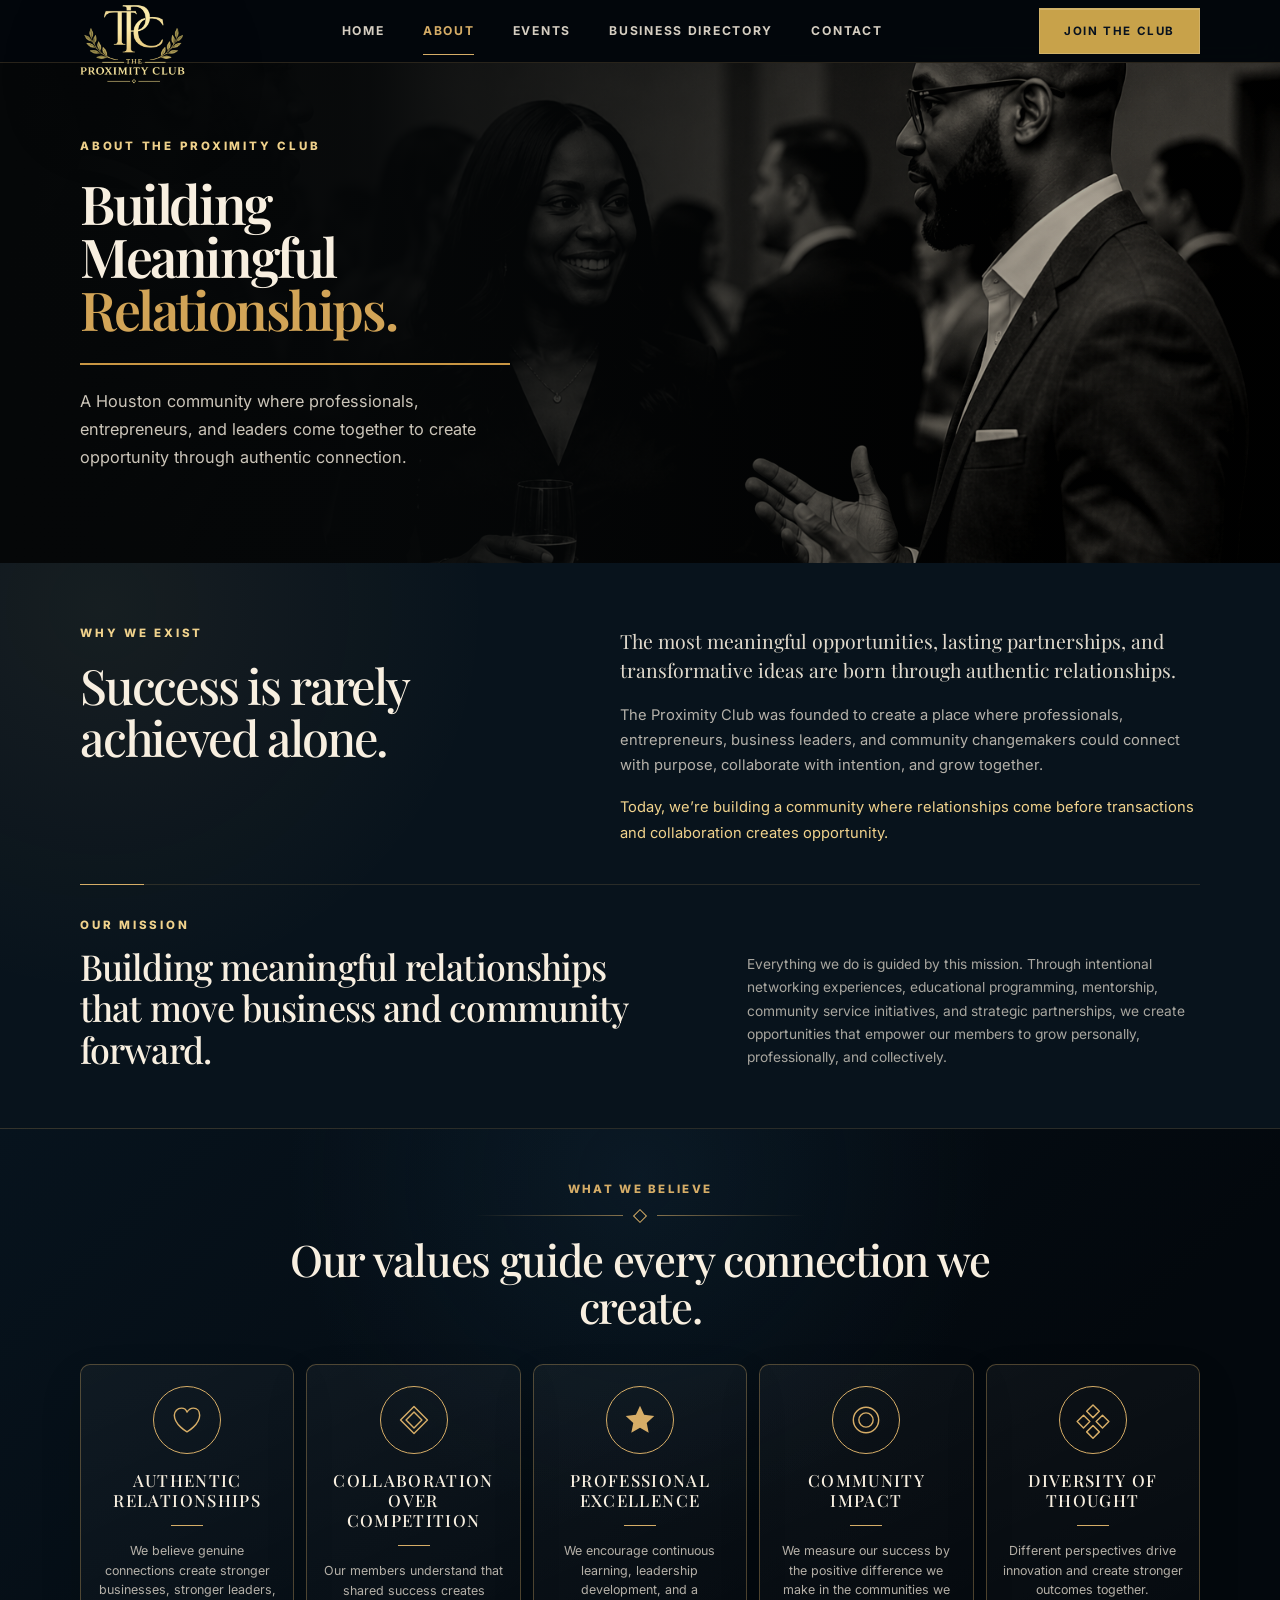
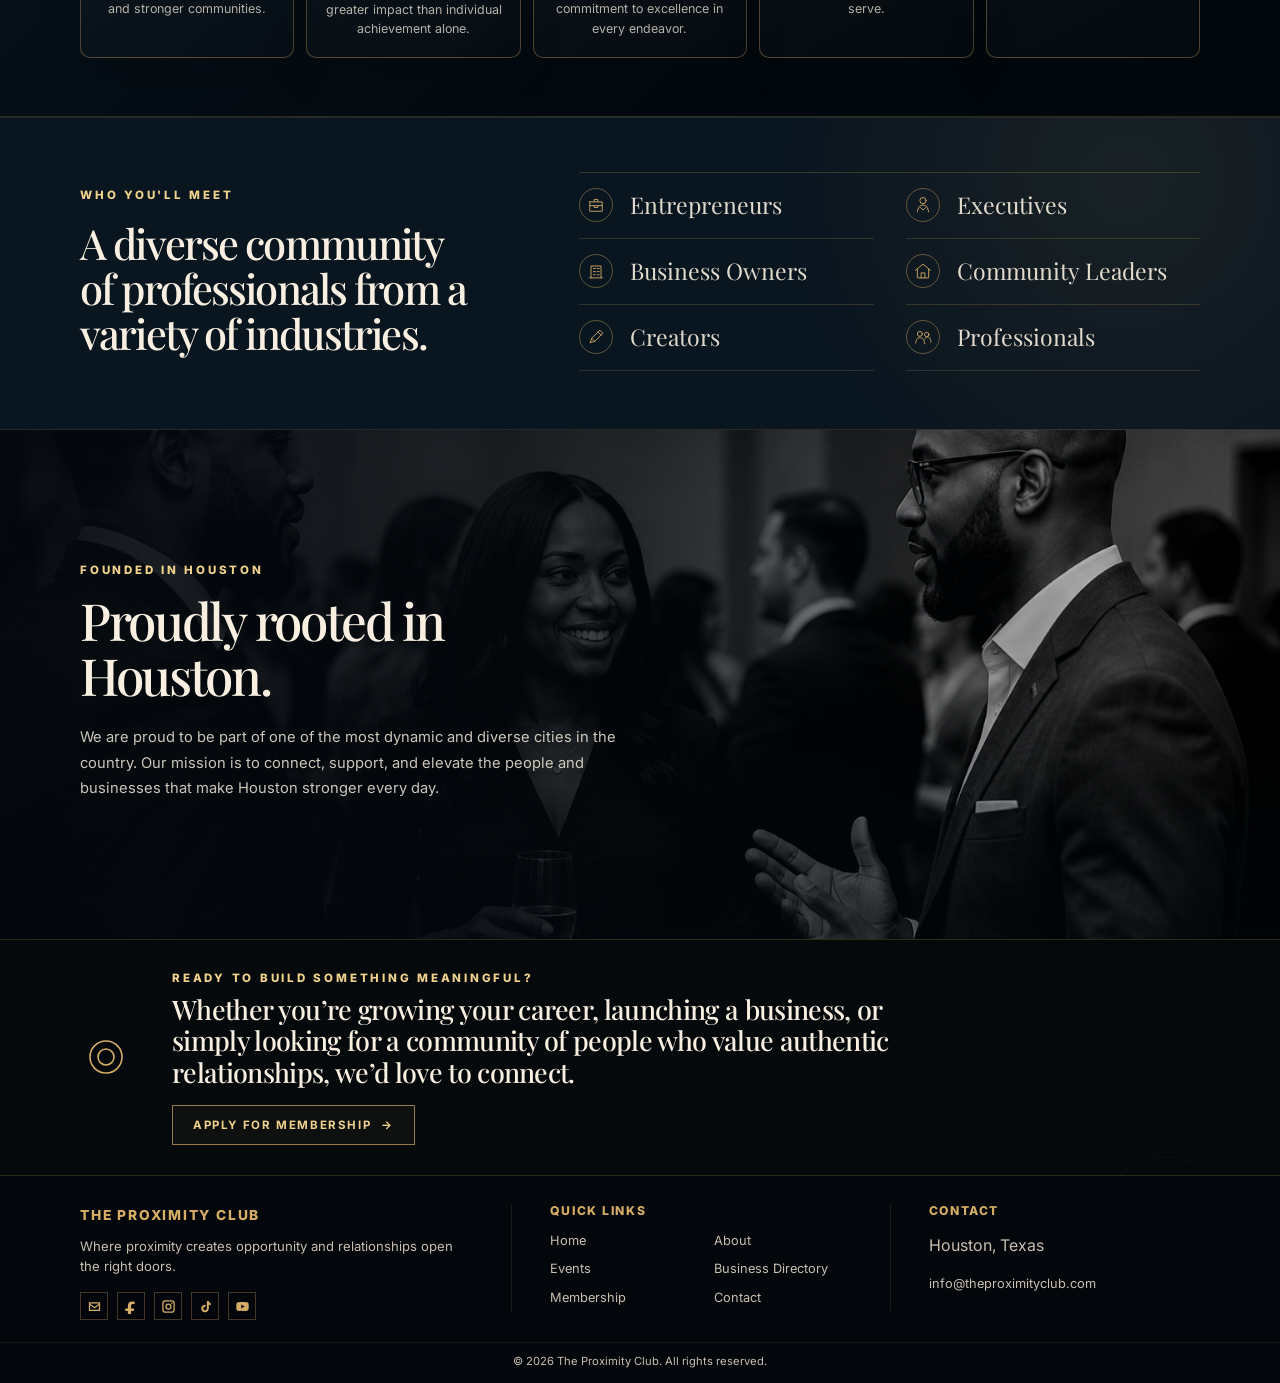
==== about.html @ 234e9d94 "Add About, Directory, Contact, Join pages Add four new interior pages (about.html, business-director" ====
<!DOCTYPE html>
<html lang="en">
<head>
  <meta charset="UTF-8" />
  <meta name="viewport" content="width=device-width, initial-scale=1.0" />
  <meta name="description" content="Learn about The Proximity Club, a Houston-based community built around meaningful relationships, curated events, and authentic professional connection." />
  <meta name="theme-color" content="#03070c" />
  <title>About The Proximity Club</title>
  <link rel="preconnect" href="https://fonts.googleapis.com">
  <link rel="preconnect" href="https://fonts.gstatic.com" crossorigin>
  <link href="https://fonts.googleapis.com/css2?family=Inter:wght@400;500;600;700;800&amp;family=Playfair+Display:wght@500;600;700&amp;display=swap" rel="stylesheet">
  <link rel="icon" type="image/x-icon" href="assets/favicon.ico">
  <link rel="icon" type="image/png" sizes="32x32" href="assets/favicon-32x32.png">
  <link rel="apple-touch-icon" sizes="180x180" href="assets/apple-touch-icon.png">
  <link rel="manifest" href="assets/site.webmanifest">
  <link rel="stylesheet" href="styles.css" />
</head>
<body class="about-page">
  <header class="site-header">
    <a class="brand brand-overlap" href="index_fullSite.html#home" aria-label="The Proximity Club Home">
      <img class="brand-logo" src="assets/goldLogo.png" alt="The Proximity Club" />
    </a>

    <button class="nav-toggle" aria-label="Open navigation" aria-expanded="false">☰</button>

    <nav class="site-nav" aria-label="Main navigation">
      <a href="index_fullSite.html#home">Home</a>
      <a href="about.html" aria-current="page">About</a>
      <a href="index_fullSite.html#events">Events</a>
      <a href="business-directory.html">Business Directory</a>
      <a href="contact.html">Contact</a>
    </nav>

    <a class="header-cta" href="join.html">Join the Club</a>
  </header>

  <main>
    <section class="about-hero section-dark">
      <img class="about-hero-bg" src="assets/TPC_conversationImage.png" alt="" aria-hidden="true" />
      <div class="section-shell about-hero-grid">
        <div class="about-hero-copy reveal">
          <p class="eyebrow">About The Proximity Club</p>
          <h1><span>Building</span><span>Meaningful</span><span class="gold-word">Relationships.</span></h1>
          <p class="hero-copy">A Houston community where professionals, entrepreneurs, and leaders come together to create opportunity through authentic connection.</p>
        </div>
      </div>
    </section>

    <section id="mission" class="about-story-section">
      <div class="section-shell reveal">
        <div class="about-story-primary">
          <div class="about-story-heading">
            <p class="eyebrow">Why We Exist</p>
            <h2>Success is rarely achieved alone.</h2>
          </div>
          <div class="about-story-copy">
            <p>The most meaningful opportunities, lasting partnerships, and transformative ideas are born through authentic relationships.</p>
            <p>The Proximity Club was founded to create a place where professionals, entrepreneurs, business leaders, and community changemakers could connect with purpose, collaborate with intention, and grow together.</p>
            <p>Today, we’re building a community where relationships come before transactions and collaboration creates opportunity.</p>
          </div>
        </div>
        <div class="about-story-divider" aria-hidden="true"><span></span></div>
        <div class="about-story-mission">
          <div>
            <p class="eyebrow">Our Mission</p>
            <h3>Building meaningful relationships that move business and community forward.</h3>
          </div>
          <p>Everything we do is guided by this mission. Through intentional networking experiences, educational programming, mentorship, community service initiatives, and strategic partnerships, we create opportunities that empower our members to grow personally, professionally, and collectively.</p>
        </div>
      </div>
    </section>

    <section class="about-beliefs">
      <div class="section-shell reveal">
        <div class="section-heading centered">
          <p class="eyebrow">What We Believe</p>
          <div class="beliefs-title-rule" aria-hidden="true"><span></span></div>
          <h2>Our values guide every connection we create.</h2>
        </div>
        <div class="vision-items">
          <article class="vision-item">
            <span class="vision-icon" aria-hidden="true"><svg viewBox="0 0 48 48"><path d="M24 39S8 30 8 18c0-5 4-9 9-9 3 0 6 2 7 5 2-3 4-5 8-5 5 0 8 4 8 9 0 12-16 21-16 21Z"/></svg></span>
            <h3>Authentic Relationships</h3>
            <p>We believe genuine connections create stronger businesses, stronger leaders, and stronger communities.</p>
          </article>
          <article class="vision-item">
            <span class="vision-icon" aria-hidden="true"><svg viewBox="0 0 48 48"><path d="m24 7 17 17-17 17L7 24 24 7Z"/><path d="m24 14 10 10-10 10-10-10 10-10Z"/></svg></span>
            <h3>Collaboration Over Competition</h3>
            <p>Our members understand that shared success creates greater impact than individual achievement alone.</p>
          </article>
          <article class="vision-item">
            <span class="vision-icon vision-icon--filled" aria-hidden="true"><svg viewBox="0 0 48 48"><path d="m24 6 5.2 11.5L42 19l-9.5 8.7L35 40l-11-6.2L13 40l2.5-12.3L6 19l12.8-1.5L24 6Z"/></svg></span>
            <h3>Professional Excellence</h3>
            <p>We encourage continuous learning, leadership development, and a commitment to excellence in every endeavor.</p>
          </article>
          <article class="vision-item">
            <span class="vision-icon" aria-hidden="true"><svg viewBox="0 0 48 48"><circle cx="24" cy="24" r="16"/><circle cx="24" cy="24" r="9"/></svg></span>
            <h3>Community Impact</h3>
            <p>We measure our success by the positive difference we make in the communities we serve.</p>
          </article>
          <article class="vision-item">
            <span class="vision-icon" aria-hidden="true"><svg viewBox="0 0 48 48"><path d="m24 5 8 8-8 8-8-8 8-8ZM12 18l8 8-8 8-8-8 8-8Zm24 0 8 8-8 8-8-8 8-8ZM24 31l8 8-8 8-8-8 8-8Z"/></svg></span>
            <h3>Diversity of Thought</h3>
            <p>Different perspectives drive innovation and create stronger outcomes together.</p>
          </article>
        </div>
      </div>
    </section>

    <section class="about-audience">
      <div class="section-shell reveal">
        <div class="about-audience-heading">
          <p class="eyebrow">Who You'll Meet</p>
          <h2>A diverse community of professionals from a variety of industries.</h2>
        </div>
        <div class="audience-labels" aria-label="Community members">
          <span><svg viewBox="0 0 32 32" aria-hidden="true"><path d="M6 11h20v15H6V11Zm7 0V7h6v4M6 17h20M13 17v3h6v-3"/></svg>Entrepreneurs</span>
          <span><svg viewBox="0 0 32 32" aria-hidden="true"><circle cx="16" cy="9" r="5"/><path d="M7 27c1-7 4-11 9-11s8 4 9 11M12 20l4 4 4-4"/></svg>Executives</span>
          <span><svg viewBox="0 0 32 32" aria-hidden="true"><path d="M5 27h22M8 27V8h16v19M12 12h3m3 0h3m-9 5h3m3 0h3m-9 5h3m3 0h3"/></svg>Business Owners</span>
          <span><svg viewBox="0 0 32 32" aria-hidden="true"><path d="m4 15 12-10 12 10M7 13v14h18V13M13 27v-8h6v8"/></svg>Community Leaders</span>
          <span><svg viewBox="0 0 32 32" aria-hidden="true"><path d="m7 25 2-7L22 5l5 5-13 13-7 2Zm12-17 5 5M9 18l5 5"/></svg>Creators</span>
          <span><svg viewBox="0 0 32 32" aria-hidden="true"><circle cx="11" cy="11" r="4"/><circle cx="22" cy="12" r="3.5"/><path d="M4 27c1-7 3-10 7-10s7 3 8 10m0-8c1-2 2-3 4-3 4 0 6 4 6 10"/></svg>Professionals</span>
        </div>
      </div>
    </section>

    <section class="about-houston" aria-labelledby="houston-heading">
      <img src="assets/TPC_conversationImage.png" alt="Professionals connecting at an evening gathering in Houston" />
      <div class="about-houston-overlay" aria-hidden="true"></div>
      <div class="section-shell about-houston-content reveal">
        <p class="eyebrow">Founded in Houston</p>
        <h2 id="houston-heading">Proudly rooted in Houston.</h2>
        <p>We are proud to be part of one of the most dynamic and diverse cities in the country. Our mission is to connect, support, and elevate the people and businesses that make Houston stronger every day.</p>
      </div>
    </section>

    <section id="join" class="about-final-cta section-dark">
      <div class="section-shell final-cta-grid reveal">
        <span class="cta-ring" aria-hidden="true"><svg viewBox="0 0 48 48"><circle cx="24" cy="24" r="16"/><circle cx="24" cy="24" r="8"/></svg></span>
        <div>
          <p class="eyebrow">Ready to build something meaningful?</p>
          <h2>Whether you’re growing your career, launching a business, or simply looking for a community of people who value authentic relationships, we’d love to connect.</h2>
          <a class="btn btn-outline" href="join.html">Apply for Membership <span aria-hidden="true">→</span></a>
        </div>
        <img src="assets/TPC_circleLogo.png" alt="" aria-hidden="true" />
      </div>
    </section>
  </main>

  <footer id="contact" class="site-footer">
    <div class="footer-shell">
      <div>
        <p class="footer-brand">The Proximity Club</p>
        <p>Where proximity creates opportunity and relationships open the right doors.</p>
        <div class="social-row" aria-label="Social links">
          <a href="mailto:info@theproximityclub.com" aria-label="Email" title="Email The Proximity Club"><svg viewBox="0 0 24 24" aria-hidden="true"><path d="M3 5h18v14H3V5Zm2 2v.4l7 5.2 7-5.2V7H5Zm14 10V9.9l-7 5.2-7-5.2V17h14Z"/></svg></a>
          <a href="https://www.facebook.com/profile.php?id=61591724949559" target="_blank" rel="noopener noreferrer" aria-label="Facebook" title="Visit The Proximity Club on Facebook"><svg viewBox="0 0 24 24" aria-hidden="true"><path d="M14 8h3V4.3c-.5-.1-2.2-.3-4.1-.3-4 0-6.7 2.4-6.7 6.9V15H2v4.1h4.2V24h5.1v-4.9h4.2l.7-4.1h-4.9v-3.7C11.3 10.1 11.7 8 14 8Z"/></svg></a>
          <a href="https://www.instagram.com/theproximityclub?utm_source=ig_web_button_share_sheet&amp;igsh=ZDNlZDc0MzIxNw==" target="_blank" rel="noopener noreferrer" aria-label="Instagram" title="Visit The Proximity Club on Instagram"><svg viewBox="0 0 24 24" aria-hidden="true"><path d="M7 2h10a5 5 0 0 1 5 5v10a5 5 0 0 1-5 5H7a5 5 0 0 1-5-5V7a5 5 0 0 1 5-5Zm0 2a3 3 0 0 0-3 3v10a3 3 0 0 0 3 3h10a3 3 0 0 0 3-3V7a3 3 0 0 0-3-3H7Zm10.5 1.5a1.25 1.25 0 1 1 0 2.5 1.25 1.25 0 0 1 0-2.5ZM12 7a5 5 0 1 1 0 10 5 5 0 0 1 0-10Zm0 2a3 3 0 1 0 0 6 3 3 0 0 0 0-6Z"/></svg></a>
          <a href="https://www.tiktok.com/@theproximityclub?is_from_webapp=1&amp;sender_device=pc" target="_blank" rel="noopener noreferrer" aria-label="TikTok" title="Visit The Proximity Club on TikTok"><svg viewBox="0 0 24 24" aria-hidden="true"><path d="M14.2 3h3.1c.2 1.8 1.3 3.2 3.2 3.6v3.2a8.2 8.2 0 0 1-3.2-1v6.3a6.1 6.1 0 1 1-5.2-6v3.3a2.9 2.9 0 1 0 2.1 2.8V3Z"/></svg></a>
          <a href="https://www.youtube.com/@TheProximityClub" target="_blank" rel="noopener noreferrer" aria-label="YouTube" title="Visit The Proximity Club on YouTube"><svg viewBox="0 0 24 24" aria-hidden="true"><path d="M21.6 7.2a3 3 0 0 0-2.1-2.1C17.7 4.6 12 4.6 12 4.6s-5.7 0-7.5.5a3 3 0 0 0-2.1 2.1A31 31 0 0 0 2 12a31 31 0 0 0 .4 4.8 3 3 0 0 0 2.1 2.1c1.8.5 7.5.5 7.5.5s5.7 0 7.5-.5a3 3 0 0 0 2.1-2.1A31 31 0 0 0 22 12a31 31 0 0 0-.4-4.8ZM10 15.2V8.8l5.5 3.2-5.5 3.2Z"/></svg></a>
        </div>
      </div>

      <div>
        <h3>Quick Links</h3>
        <a href="index_fullSite.html#home">Home</a>
        <a href="about.html" aria-current="page">About</a>
        <a href="index_fullSite.html#events">Events</a>
        <a href="business-directory.html">Business Directory</a>
        <a href="join.html">Membership</a>
        <a href="contact.html">Contact</a>
      </div>

      <div>
        <h3>Contact</h3>
        <p>Houston, Texas</p>
        <p><a href="mailto:info@theproximityclub.com">info@theproximityclub.com</a></p>
      </div>

    </div>
    <p class="copyright">© <span id="year"></span> The Proximity Club. All rights reserved.</p>
  </footer>

  <script src="script.js"></script>
</body>
</html>
---- styles.css ----
:root {
  --navy-950: #03070c;
  --navy-900: #07111b;
  --navy-800: #0d1a26;
  --navy-700: #122436;
  --cream: #f8efe0;
  --muted: #c9beb0;
  --muted-soft: #8f8578;
  --gold: #d6ad67;
  --gold-light: #f0d28c;
  --gold-dark: #8f642d;
  --line: rgba(214, 173, 103, 0.26);
  --line-soft: rgba(255, 255, 255, 0.09);
  --white: #ffffff;
  --shadow: 0 30px 90px rgba(0, 0, 0, 0.48);
  --shadow-soft: 0 18px 48px rgba(0, 0, 0, 0.28);
}

* { box-sizing: border-box; }
html { scroll-behavior: smooth; }
body {
  margin: 0;
  background:
    radial-gradient(circle at 18% 8%, rgba(214, 173, 103, 0.12), transparent 28%),
    radial-gradient(circle at 84% 24%, rgba(255, 255, 255, 0.045), transparent 30%),
    var(--navy-950);
  color: var(--cream);
  font-family: Inter, system-ui, -apple-system, BlinkMacSystemFont, "Segoe UI", sans-serif;
  line-height: 1.6;
}

a { color: inherit; text-decoration: none; }
img { max-width: 100%; display: block; }

::selection {
  background: rgba(214, 173, 103, 0.32);
  color: var(--cream);
}

.site-header {
  position: sticky;
  top: 0;
  z-index: 20;
  display: flex;
  align-items: center;
  justify-content: space-between;
  gap: 24px;
  padding: 8px max(28px, calc((100vw - 1120px) / 2));
  background: rgba(3, 7, 12, 0.88);
  border-bottom: 1px solid rgba(214, 173, 103, 0.18);
  backdrop-filter: blur(16px);
  overflow: visible;
  min-height: 60px;
}

.brand {
  display: inline-flex;
  align-items: center;
  gap: 14px;
  min-width: max-content;
  flex-shrink: 0;
  position: relative;
  z-index: 30;
}

.brand-overlap {
  align-self: flex-start;
  margin-top: -6px;
  margin-bottom: -38px;
}

.brand-wordmark {
  transform: translateY(-1px);
}

.brand-tpc {
  font-family: "Playfair Display", serif;
  color: var(--gold-light);
  font-size: clamp(2.1rem, 3.6vw, 3.15rem);
  line-height: 0.9;
  letter-spacing: -0.075em;
}
.brand-logo {
  display: block;
  width: 105px;
  height: auto;
  object-fit: contain;
  transform: translateY(2px);
  filter: drop-shadow(0 24px 42px rgba(0, 0, 0, 0.52));
  position: relative;
  z-index: 31;
}
.brand-divider {
  width: 1px;
  height: 34px;
  background: var(--gold);
  opacity: 0.58;
}
.brand-name {
  color: var(--gold-light);
  text-transform: uppercase;
  letter-spacing: 0.2em;
  font-weight: 700;
  font-size: 0.82rem;
  white-space: nowrap;
}

.site-nav {
  display: flex;
  align-items: center;
  gap: clamp(18px, 3vw, 40px);
  font-size: 0.76rem;
  text-transform: uppercase;
  font-weight: 700;
  letter-spacing: 0.14em;
}
.site-nav a { color: var(--cream); opacity: 0.86; transition: color .2s ease, opacity .2s ease; }
.site-nav a:hover { color: var(--gold); opacity: 1; }
.nav-toggle { display: none; background: none; color: var(--cream); border: 1px solid var(--line); font-size: 1.4rem; padding: 6px 10px; }

 .header-cta, .btn {
  display: inline-flex;
  align-items: center;
  justify-content: center;
  gap: 10px;
  min-height: 46px;
  padding: 0 24px;
  text-transform: uppercase;
  letter-spacing: 0.14em;
  font-weight: 700;
  font-size: 0.72rem;
  transition: transform .2s ease, border-color .2s ease, background .2s ease, box-shadow .2s ease, color .2s ease;
}
.header-cta, .btn-primary {
  background: #c8a24a;
  color: #07111f;
  border: 1px solid rgba(255,255,255,0.16);
  box-shadow: inset 0 1px 0 rgba(255,255,255,0.18);
}
.btn:hover, .header-cta:hover {
  transform: translateY(-1px);
  background: #d6ad67;
  box-shadow: inset 0 1px 0 rgba(255,255,255,0.22);
}
.btn-ghost {
  color: var(--cream);
  border: 1px solid rgba(255,255,255,0.15);
  background: rgba(255,255,255,0.03);
  backdrop-filter: blur(10px);
}
.btn-ghost:hover {
  border-color: var(--gold);
  color: var(--gold-light);
  background: rgba(214,173,103,0.06);
}
.btn-outline {
  border: 1px solid rgba(214, 173, 103, 0.68);
  color: var(--gold-light);
  background: rgba(214, 173, 103, 0.04);
}
.btn-outline:hover {
  background: rgba(214, 173, 103, 0.11);
  border-color: var(--gold-light);
}

.section-dark { background: radial-gradient(circle at top right, rgba(201, 155, 85, 0.10), transparent 35%), var(--navy-950); }
.section-shell { width: min(1120px, calc(100% - 40px)); margin: 0 auto; }

.hero {
  position: relative;
  min-height: 585px;
  display: flex;
  align-items: center;
  padding: 94px max(32px, calc((100vw - 1120px) / 2)) 64px;
  overflow: hidden;
  isolation: isolate;
  margin-bottom: -1px;
}
.hero::before {
  content: "";
  position: absolute;
  inset: 0;
  background: var(--navy-950);
  z-index: 0;
}
.hero::after {
  content: "";
  position: absolute;
  inset: 0;
  border: none;
  background: linear-gradient(180deg, transparent 70%, rgba(3, 7, 12, 0.38) 86%, var(--navy-950) 100%);
  box-shadow: inset 0 -82px 80px rgba(3, 7, 12, 0.52);
  pointer-events: none;
  z-index: 3;
}
.hero-content {
  position: relative;
  max-width: 520px;
  padding-left: 0;
  z-index: 4;
}
.hero-content::before {
  content: "";
  display: block;
  width: 58px;
  height: 1px;
  margin-bottom: 22px;
  background: linear-gradient(90deg, var(--gold-light), transparent);
}
.eyebrow {
  color: var(--gold-light);
  text-transform: uppercase;
  letter-spacing: .22em;
  font-weight: 800;
  font-size: .72rem;
  margin: 0 0 10px;
}
h1, h2, h3 {
  margin: 0;
  line-height: 1.05;
}

h1, h2, h3 {
  font-family: "Playfair Display", serif;
  font-weight: 600;
}

h1 {
  font-size: clamp(3.35rem, 3.2vw, 5.6rem);
  line-height: 0.9;
  letter-spacing: -0.05em;
  max-width: 620px;
}

h1 span {
  display: block;
}

h2 {
  font-size: clamp(2.15rem, 1.2vw, 3.45rem);
  line-height: 0.98;
  letter-spacing: -0.045em;
}

h3 {
  font-size: clamp(1.32rem, 0.7vw, 1.65rem);
  line-height: 1.08;
  letter-spacing: -0.025em;
}

.events h2 {
  max-width: 780px;
  margin: 0 auto;
}
.hero-tagline {
  font-family: "Playfair Display", serif;
  font-size: clamp(1.08rem, .65vw, 1.35rem);
  line-height: 1.2;
  margin-top: 30px;
  color: var(--cream);
}
.hero-copy {
  color: rgba(248, 239, 224, 0.82);
  max-width: 460px;
  font-size: 0.92rem;
  line-height: 1.55;
  margin-top: 14px;
}
.hero-actions {
  display: flex;
  flex-wrap: wrap;
  gap: 22px;
  margin-top: 28px;
  align-items: center;
}

.mission, .events, .values { padding: 35px 0; }

.mission {
  position: relative;
  padding: 48px 0 76px;
  overflow: hidden;
}

.mission::before {
  content: "";
  position: absolute;
  inset: 0;
  background:
    radial-gradient(circle at 82% 18%, rgba(214, 173, 103, 0.08), transparent 34%),
    linear-gradient(180deg, rgba(3, 7, 12, 0.96), var(--navy-950));
  pointer-events: none;
}

.mission-grid {
  position: relative;
  display: grid;
  grid-template-columns: minmax(280px, 0.78fr) minmax(420px, 1.22fr);
  gap: clamp(44px, 7vw, 92px);
  align-items: center;
}

.two-column {
  display: grid;
  grid-template-columns: .95fr 1.15fr;
  gap: clamp(38px, 7vw, 86px);
  align-items: center;
}

.mission-copy {
  max-width: 460px;
}

.mission-copy h2 {
  margin-top: 12px;
}

.mission-copy p:not(.eyebrow) {
  color: rgba(248, 239, 224, 0.76);
  max-width: 430px;
  font-size: 0.98rem;
  line-height: 1.65;
  margin-top: 24px;
}

.text-link { display: inline-flex; gap: 12px; color: var(--gold); text-transform: uppercase; letter-spacing: .12em; font-weight: 800; font-size: .8rem; margin-top: 18px; }

.mission-image-card {
  position: relative;
  border: 1px solid rgba(214, 173, 103, 0.28);
  background: rgba(255, 255, 255, 0.02);
  box-shadow: 0 26px 80px rgba(0, 0, 0, 0.45);
  padding: 0;
}

.mission-image-card::after {
  content: "";
  position: absolute;
  right: -8px;
  bottom: -8px;
  width: 62%;
  height: 34%;
  border-right: 3px solid var(--gold);
  border-bottom: 3px solid var(--gold);
  pointer-events: none;
}

.mission-image-card img {
  width: 100%;
  display: block;
  aspect-ratio: 16 / 9;
  object-fit: cover;
  filter: grayscale(1) contrast(1.08) brightness(0.92);
}

.feature-card {
  border: 1px solid var(--line);
  padding: 10px;
  box-shadow: var(--shadow);
  background: linear-gradient(145deg, rgba(255,255,255,.08), rgba(255,255,255,.015));
}
.photo-placeholder {
  min-height: 390px;
  background-size: cover;
  background-position: center;
  filter: grayscale(.7) saturate(.75) contrast(1.05);
}
.networking-photo { background-image: url("https://images.unsplash.com/photo-1515169067865-5387ec356754?auto=format&fit=crop&w=1200&q=80"); }

.center { text-align: center; }

/* Calendar section ------------------------------------------------------- */
.calendar-section {
  position: relative;
  overflow: hidden;
  padding: 54px 0 50px;
  background:
    radial-gradient(circle at 50% 16%, rgba(18, 36, 54, .7), transparent 43%),
    linear-gradient(180deg, #030a12 0%, var(--navy-950) 100%);
}
.calendar-feature-layout { display: grid; grid-template-columns: minmax(240px,.62fr) minmax(0,1.55fr); gap: clamp(30px,4vw,52px); align-items: center; }
.calendar-header { max-width: 350px; margin: 0; text-align: left; }
.calendar-header .eyebrow { margin-bottom: 8px; font-size: .78rem; letter-spacing: .34em; }
.calendar-heading-rule { display: flex; align-items: center; justify-content: flex-start; gap: 11px; width: 160px; margin: 0 0 14px; color: var(--gold); }
.calendar-heading-rule::before, .calendar-heading-rule::after { content: ""; width: 66px; height: 1px; background: var(--gold-dark); }
.calendar-heading-rule span, .calendar-experience-divider span { width: 9px; height: 9px; flex: 0 0 auto; background: var(--gold); transform: rotate(45deg); box-shadow: 0 0 0 3px rgba(214,173,103,.06); }
.calendar-header h2 { max-width: 330px; margin: 0; font-size: clamp(2.15rem,3.3vw,2.85rem); }
.calendar-header > p:last-child { max-width: 340px; margin: 16px 0 0; color: rgba(248,239,224,.8); font-size: .9rem; line-height: 1.6; }

.calendar-event-card {
  position: relative;
  display: grid;
  grid-template-columns: 145px minmax(0,1fr) 105px;
  align-items: center;
  min-height: 245px;
  margin-top: 0;
  overflow: hidden;
  border: 1px solid rgba(214,173,103,.8);
  border-radius: 10px;
  background: linear-gradient(118deg,rgba(255,255,255,.04),rgba(7,17,27,.78));
  box-shadow: 0 22px 54px rgba(0,0,0,.26);
}
.calendar-date { align-self: stretch; display: flex; flex-direction: column; align-items: center; justify-content: center; padding: 24px 16px; border-right: 1px solid rgba(214,173,103,.34); text-align: center; }
.calendar-event-label { margin: 0; color: var(--gold-light); text-transform: uppercase; letter-spacing: .26em; font-size: .68rem; font-weight: 800; }
.calendar-date-rule { width: 76px; height: 1px; margin: 13px 0 14px; background: rgba(214,173,103,.62); }
.calendar-date time { display: flex; flex-direction: column; }
.calendar-month { color: var(--gold); font-family: "Playfair Display",serif; font-size: 1.25rem; text-transform: uppercase; letter-spacing: .08em; }
.calendar-day { margin-top: 3px; color: var(--gold-light); font-family: "Playfair Display",serif; font-size: clamp(4rem,5.5vw,5.1rem); line-height: .82; }
.calendar-event-details { position: relative; z-index: 1; padding: 27px 25px; }
.calendar-event-details h3 { color: var(--cream); font-size: clamp(1.65rem,2.6vw,2.25rem); }
.calendar-event-details h3::before { content: ""; display: block; width: 38px; height: 1px; margin-bottom: 11px; background: var(--gold); opacity: .82; }
.calendar-event-meta { display: grid; gap: 9px; margin-top: 17px; }
.calendar-event-meta p { display: flex; align-items: center; gap: 10px; margin: 0; color: rgba(248,239,224,.9); font-size: .88rem; }
.calendar-event-meta svg { width: 21px; height: 21px; flex: 0 0 auto; fill: none; stroke: var(--gold); stroke-width: 1.7; }
.calendar-event-meta b { margin: 0 8px; color: var(--gold); font-weight: 400; }
.calendar-event-cta { display: inline-flex; align-items: center; justify-content: center; gap: 22px; margin-top: 18px; padding: 12px 22px; border: 1px solid var(--gold); color: var(--gold-light); text-transform: uppercase; letter-spacing: .18em; font-size: .64rem; font-weight: 800; transition: background .2s ease,color .2s ease; }
.calendar-event-cta:hover { background: rgba(214,173,103,.12); color: var(--cream); }
.calendar-celebration { width: 108px; justify-self: start; margin-left: -9px; opacity: .12; fill: none; stroke: var(--cream); stroke-width: 1.5; }
.calendar-celebration .calendar-spark { stroke: var(--gold-light); opacity: .9; }

.calendar-experience-divider { display: flex; align-items: center; gap: 12px; margin: 27px 0 21px; color: var(--gold); }
.calendar-experience-divider::before, .calendar-experience-divider::after { content: ""; height: 1px; flex: 1; background: rgba(214,173,103,.56); }
.calendar-experiences { display: grid; grid-template-columns: repeat(3,1fr); }
.calendar-experiences > article { display: grid; grid-template-columns: 62px 1fr; gap: 11px; align-items: center; padding: 0 20px; border-left: 1px solid rgba(214,173,103,.28); }
.calendar-experiences > article:first-child { padding-left: 0; border-left: 0; }
.calendar-experiences > article:last-child { padding-right: 0; }
.calendar-experience-icon { display: grid; place-items: center; width: 62px; height: 62px; border: 1px solid rgba(214,173,103,.62); border-radius: 50%; }
.calendar-experience-icon svg { width: 36px; height: 36px; fill: none; stroke: var(--gold); stroke-width: 1.35; stroke-linecap: round; stroke-linejoin: round; }
.calendar-experiences h3 { color: var(--gold-light); font-family: Inter,sans-serif; text-transform: uppercase; letter-spacing: .15em; font-size: .68rem; line-height: 1.45; }
.calendar-experiences p { margin: 7px 0 0; color: rgba(248,239,224,.75); font-size: .8rem; line-height: 1.5; }

.calendar-empty-content { display: none; }
.calendar-coming-soon { margin: 0; color: var(--gold-light); font-family: "Playfair Display",serif; font-size: 1.8rem; line-height: 1.1; text-transform: uppercase; }
.calendar-empty-copy { max-width: 580px; margin: 20px 0 0; color: var(--muted); }
.calendar-section--empty .calendar-scheduled-content { display: none; }
.calendar-section--empty .calendar-empty-content { display: block; }
.calendar-section--empty .calendar-event-cta.calendar-empty-content { display: inline-flex; }
/* End Calendar section --------------------------------------------------- */

.button-row { margin-top: 30px; }

.directory {
  position: relative;
  overflow: hidden;
  padding: 92px 0 84px;
  border-top: 1px solid rgba(214, 173, 103, .12);
  background:
    radial-gradient(circle at 92% 6%, rgba(214, 173, 103, .13), transparent 27%),
    linear-gradient(180deg, #07111b, #03070c);
}
.directory::after {
  content: "DIRECTORY";
  position: absolute;
  right: -18px;
  top: 10px;
  color: rgba(248, 239, 224, .025);
  font-family: "Playfair Display", serif;
  font-size: clamp(5rem, 13vw, 12rem);
  line-height: 1;
  pointer-events: none;
}
.directory-heading {
  position: relative;
  z-index: 1;
  display: grid;
  grid-template-columns: 1.25fr .75fr;
  gap: clamp(40px, 8vw, 100px);
  align-items: end;
}
.directory-heading h2 { max-width: 650px; }
.directory-heading-copy p {
  margin: 0;
  color: rgba(248, 239, 224, .72);
  font-size: .94rem;
  line-height: 1.7;
}
.directory-controls { display: flex; gap: 10px; margin-top: 22px; }
.directory-arrow {
  width: 46px;
  height: 46px;
  border: 1px solid rgba(214, 173, 103, .4);
  background: rgba(255,255,255,.025);
  color: var(--gold-light);
  font-size: 1.2rem;
  cursor: pointer;
  transition: background .2s ease, border-color .2s ease, transform .2s ease;
}
.directory-arrow:hover { background: rgba(214,173,103,.12); border-color: var(--gold); transform: translateY(-2px); }
.directory-arrow:focus-visible, .directory-carousel:focus-visible { outline: 2px solid var(--gold-light); outline-offset: 3px; }
.directory-carousel {
  position: relative;
  z-index: 1;
  display: grid;
  grid-auto-flow: column;
  grid-auto-columns: calc((100% - 48px) / 3);
  gap: 24px;
  overflow-x: auto;
  scroll-snap-type: x mandatory;
  scroll-behavior: smooth;
  scrollbar-width: none;
  margin-top: 48px;
  padding: 3px 3px 28px;
}
.directory-carousel::-webkit-scrollbar { display: none; }
.directory-card {
  scroll-snap-align: start;
  min-height: 360px;
  padding: 30px;
  border: 1px solid rgba(214, 173, 103, .2);
  background: linear-gradient(145deg, rgba(255,255,255,.065), rgba(255,255,255,.018));
  box-shadow: 0 20px 55px rgba(0,0,0,.24);
  transition: transform .22s ease, border-color .22s ease;
}
.directory-card:hover { transform: translateY(-3px); border-color: rgba(214, 173, 103, .48); }
.placeholder-logo {
  width: 100%;
  height: 142px;
  display: grid;
  place-items: center;
  margin-bottom: 27px;
  border: 1px solid rgba(214, 173, 103, .14);
  background: rgba(3,7,12,.55);
  color: var(--gold-light);
}
.placeholder-logo span { font-family: "Playfair Display", serif; font-size: 2.6rem; letter-spacing: -.08em; }
.logo-arch span { border: 1px solid var(--gold); border-radius: 50% 50% 0 0; padding: 15px 19px 10px; font-size: 1.35rem; letter-spacing: .08em; }
.logo-morrow span { border-left: 1px solid var(--gold); border-right: 1px solid var(--gold); padding: 0 18px; }
.logo-kindred span { transform: rotate(45deg); border: 1px solid var(--gold); width: 58px; height: 58px; display: grid; place-items: center; }
.logo-kindred span::first-letter { transform: rotate(-45deg); }
.logo-verde span { font-family: Inter, sans-serif; font-weight: 300; }
.logo-oak span { font-size: 1.8rem; letter-spacing: .04em; }
.directory-industry { margin: 0 0 9px; color: var(--gold); text-transform: uppercase; letter-spacing: .18em; font-size: .66rem; font-weight: 800; }
.directory-card h3 { color: var(--cream); }
.directory-card > p:last-child, .directory-card h3 + p { color: var(--muted); font-size: .9rem; }
.directory-join-card { display: flex; flex-direction: column; justify-content: center; background: linear-gradient(145deg, rgba(214,173,103,.13), rgba(255,255,255,.018)); }
.directory-plus { color: var(--gold-light); font-family: "Playfair Display", serif; font-size: 3.5rem; line-height: 1; margin-bottom: 25px; }
.directory-join-card .text-link { margin-top: 6px; }
.directory-note { margin: 0; color: rgba(248,239,224,.42); font-size: .7rem; text-transform: uppercase; letter-spacing: .12em; }
.directory-view-all { margin-top: 14px; }

.directory-page { background: var(--navy-950); }
.directory-page .site-nav a[aria-current="page"] { color: var(--gold-light); opacity: 1; }
.directory-page-hero {
  position: relative;
  overflow: hidden;
  min-height: 480px;
  display: flex;
  align-items: center;
  padding: 100px 0 78px;
  background: radial-gradient(circle at 78% 35%, rgba(214,173,103,.2), transparent 30%), linear-gradient(120deg,#03070c,#0d1a26);
}
.directory-page-hero::after { content: "TPC"; position: absolute; right: 6%; bottom: -18%; color: rgba(214,173,103,.045); font-family: "Playfair Display",serif; font-size: clamp(12rem,30vw,28rem); line-height: 1; }
.directory-page-hero-content { position: relative; z-index: 1; }
.directory-page-hero h1 { color: var(--cream); font-size: clamp(4rem,8vw,7rem); }
.directory-page-hero h1 span { color: var(--gold-light); }
.directory-page-hero-content > p:last-child { max-width: 570px; margin: 28px 0 0; color: rgba(248,239,224,.76); font-size: 1.05rem; }
.directory-listing-section { padding: 86px 0 96px; background: #f7f2ea; color: #111318; }
.directory-listing-heading { display: grid; grid-template-columns: 1fr .75fr; gap: 60px; align-items: end; }
.directory-listing-heading h2 { color: #111318; }
.directory-listing-heading > p { margin: 0; color: #4d4b47; }
.directory-filters { display: flex; flex-wrap: wrap; gap: 10px; margin-top: 42px; padding-bottom: 24px; border-bottom: 1px solid rgba(143,100,45,.22); }
.directory-filter { min-height: 40px; padding: 0 16px; border: 1px solid rgba(143,100,45,.3); background: transparent; color: #363430; text-transform: uppercase; letter-spacing: .1em; font-size: .68rem; font-weight: 800; cursor: pointer; }
.directory-filter:hover, .directory-filter.active { background: #111820; border-color: #111820; color: var(--gold-light); }
.directory-listing-grid { display: grid; grid-template-columns: repeat(3,1fr); gap: 24px; margin-top: 34px; }
.directory-listing-grid .directory-card { background: #fffdf9; border-color: rgba(143,100,45,.22); box-shadow: 0 18px 45px rgba(30,24,15,.08); }
.directory-listing-grid .directory-card h3 { color: #111318; }
.directory-listing-grid .directory-card h3 + p { min-height: 46px; color: #5b5751; }
.directory-listing-grid .placeholder-logo { background: #111820; }
.directory-location { display: block; margin-top: 22px; padding-top: 15px; border-top: 1px solid rgba(143,100,45,.16); color: #77716a; text-transform: uppercase; letter-spacing: .12em; font-size: .64rem; font-weight: 700; }
.directory-card[hidden] { display: none; }
.directory-page-cta { padding: 44px 0 46px; text-align: center; }
.directory-page-cta .eyebrow { margin-bottom: 7px; }
.directory-page-cta h2 { max-width: 700px; margin: 0 auto; font-size: clamp(1.9rem, 3vw, 2.65rem); }
.directory-page-cta p:not(.eyebrow) { max-width: 620px; margin: 16px auto 20px; color: var(--muted); font-size: .92rem; line-height: 1.55; }
.directory-page-cta .btn { min-height: 42px; padding-right: 21px; padding-left: 21px; }

.membership-band {
  border-top: 1px solid var(--line);
  border-bottom: 1px solid var(--line);
  background:
    linear-gradient(135deg, rgba(214,173,103,.16), rgba(255,255,255,.025)),
    radial-gradient(circle at 18% 20%, rgba(240,210,140,.12), transparent 28%);
  padding: 54px 0;
}
.membership-content { display: grid; grid-template-columns: auto 1fr 1.2fr auto; gap: 28px; align-items: center; }
.membership-icon {
  color: var(--gold-light);
  font-size: 3.35rem;
  filter: drop-shadow(0 10px 22px rgba(214, 173, 103, 0.22));
}
.membership-content h2 { max-width: 520px; }
.membership-content p { color: var(--muted); }

.community-band {
  position: relative;
  overflow: hidden;
  border-top: 1px solid rgba(214, 173, 103, .18);
  border-bottom: 1px solid rgba(214, 173, 103, .18);
  background:
    radial-gradient(circle at 8% 18%, rgba(214, 173, 103, .18), transparent 26%),
    radial-gradient(circle at 96% 70%, rgba(255, 255, 255, .045), transparent 26%),
    linear-gradient(135deg, #17150f 0%, #0a1116 48%, #03070c 100%);
  padding: 78px 0 70px;
}
.community-band::before {
  content: "";
  position: absolute;
  inset: 0;
  background:
    linear-gradient(rgba(214, 173, 103, .035) 1px, transparent 1px),
    linear-gradient(90deg, rgba(214, 173, 103, .028) 1px, transparent 1px);
  background-size: 48px 48px;
  mask-image: radial-gradient(circle at center, black, transparent 82%);
  pointer-events: none;
}
.community-content {
  position: relative;
  display: grid;
  grid-template-columns: .78fr 1.22fr;
  gap: 46px;
}
.community-main {
  display: grid;
  grid-template-columns: 82px 1fr;
  gap: clamp(28px, 5vw, 54px);
  align-items: center;
}
.community-main h2 {
  max-width: 560px;
  color: var(--cream);
  font-size: clamp(2.35rem, 4vw, 4.15rem);
  line-height: .96;
}
.community-main p {
  max-width: 520px;
  margin: 28px 0 0;
  color: rgba(248, 239, 224, .78);
  font-size: 1.05rem;
  line-height: 1.72;
}
.community-mark {
  display: inline-flex;
  align-items: center;
  justify-content: center;
  width: 76px;
  height: 76px;
  color: var(--gold-light);
  border: 5px solid var(--gold-light);
  border-radius: 50%;
  font-size: 0;
  box-shadow: 0 0 34px rgba(214, 173, 103, .16);
}
.community-mark::after {
  content: "";
  width: 38px;
  height: 38px;
  border: 4px solid var(--gold-light);
  border-radius: 50%;
}
.community-pillars {
  display: grid;
  grid-template-columns: repeat(4, 1fr);
  align-items: stretch;
}
.community-pillars article {
  min-height: 260px;
  padding: 0 clamp(20px, 2.4vw, 34px);
  text-align: center;
  border-left: 1px solid rgba(248, 239, 224, .18);
}
.community-pillars article:first-child {
  border-left: 0;
}
.community-pillars span {
  display: block;
  min-height: 68px;
  color: var(--gold);
  font-family: "Playfair Display", serif;
  font-size: 3.4rem;
  line-height: 1;
}
.community-pillars h3 {
  margin-top: 16px;
  color: var(--cream);
  font-family: Inter, system-ui, sans-serif;
  text-transform: uppercase;
  letter-spacing: .12em;
  font-size: .88rem;
  font-weight: 900;
  line-height: 1.35;
}
.community-pillars p {
  margin: 22px auto 0;
  max-width: 220px;
  color: rgba(248, 239, 224, .74);
  font-size: .98rem;
  line-height: 1.65;
}
.community-footer {
  grid-column: 1 / -1;
  display: grid;
  grid-template-columns: 1fr auto;
  gap: 28px;
  align-items: center;
  padding-top: 36px;
  border-top: 1px solid rgba(214, 173, 103, .16);
}
.community-footer p {
  margin: 0;
  color: var(--gold-light);
  font-size: clamp(1.05rem, 1.7vw, 1.35rem);
  line-height: 1.5;
}
.community-footer .btn {
  min-width: 300px;
}

/* Inclusion and community — editorial two-column layout ---------------- */
.community-band::before {
  background:
    radial-gradient(circle at 18% 12%,rgba(214,173,103,.09),transparent 34%),
    linear-gradient(115deg,rgba(255,255,255,.018),transparent 48%);
  mask-image: none;
}
.inclusion-layout {
  position: relative;
  display: grid;
  grid-template-columns: minmax(0,.9fr) minmax(440px,1.1fr);
  gap: clamp(52px,7vw,92px);
  align-items: start;
}
.inclusion-intro { padding-top: 12px; }
.inclusion-intro .eyebrow {
  margin: 0 0 22px;
  color: var(--gold-light);
}
.inclusion-intro h2 {
  max-width: 600px;
  margin: 0;
  color: var(--cream);
  font-size: clamp(2.45rem,4.2vw,3.85rem);
  font-weight: 500;
  line-height: 1.04;
  letter-spacing: -.035em;
}
.inclusion-intro h2 span { color: var(--gold-light); }
.inclusion-intro > p:last-child {
  max-width: 540px;
  margin: 30px 0 0;
  color: rgba(248,239,224,.75);
  font-size: 1rem;
  line-height: 1.75;
}
.inclusion-principles {
  display: grid;
  gap: 14px;
}
.inclusion-card {
  display: grid;
  grid-template-columns: 58px minmax(0,1fr);
  gap: 22px;
  align-items: center;
  min-height: 136px;
  padding: 24px 28px;
  border: 1px solid rgba(214,173,103,.2);
  background: linear-gradient(135deg,rgba(255,255,255,.04),rgba(255,255,255,.012));
  box-shadow: 0 16px 40px rgba(0,0,0,.12);
}
.inclusion-icon {
  display: grid;
  width: 54px;
  height: 54px;
  place-items: center;
  border: 1px solid rgba(214,173,103,.42);
  border-radius: 50%;
  color: var(--gold);
}
.inclusion-icon svg {
  width: 31px;
  height: 31px;
  fill: none;
  stroke: currentColor;
  stroke-width: 1.6;
  stroke-linecap: round;
  stroke-linejoin: round;
}
.inclusion-card h3 {
  margin: 0;
  color: var(--cream);
  font-family: "Playfair Display",serif;
  font-size: 1.3rem;
  font-weight: 500;
}
.inclusion-card p {
  max-width: 470px;
  margin: 8px 0 0;
  color: rgba(248,239,224,.68);
  font-size: .9rem;
  line-height: 1.58;
}
.inclusion-footer {
  grid-column: 1 / -1;
  display: grid;
  grid-template-columns: minmax(0,1fr) auto;
  gap: 28px;
  align-items: center;
  margin-top: 2px;
  padding-top: 32px;
  border-top: 1px solid rgba(214,173,103,.18);
}
.inclusion-footer p {
  max-width: 690px;
  margin: 0;
  color: rgba(248,239,224,.72);
  font-family: "Playfair Display",serif;
  font-size: clamp(1.05rem,1.65vw,1.28rem);
  line-height: 1.5;
}
.inclusion-footer .btn { min-width: 300px; }
@media (max-width: 900px) {
  .inclusion-layout { grid-template-columns: 1fr; gap: 40px; }
  .inclusion-intro h2 { max-width: 680px; }
  .inclusion-intro > p:last-child { max-width: 650px; }
}
@media (max-width: 640px) {
  .community-band { padding: 56px 0 50px; }
  .inclusion-layout { gap: 34px; }
  .inclusion-intro { padding-top: 0; }
  .inclusion-intro h2 { font-size: clamp(2.2rem,10vw,3.15rem); }
  .inclusion-intro > p:last-child { margin-top: 22px; font-size: .94rem; }
  .inclusion-card { grid-template-columns: 46px minmax(0,1fr); gap: 16px; min-height: 0; padding: 21px 18px; }
  .inclusion-icon { width: 44px; height: 44px; }
  .inclusion-icon svg { width: 26px; height: 26px; }
  .inclusion-footer { grid-template-columns: 1fr; gap: 22px; padding-top: 28px; }
  .inclusion-footer .btn { width: 100%; min-width: 0; }
}
/* End inclusion and community ------------------------------------------ */

.values-grid { display: grid; grid-template-columns: repeat(3, 1fr); gap: 22px; }
.values article {
  border: 1px solid rgba(214, 173, 103, .16);
  padding: 34px;
  background: linear-gradient(180deg, rgba(255,255,255,.048), rgba(255,255,255,.018));
  box-shadow: var(--shadow-soft);
  transition: transform .22s ease, border-color .22s ease;
}
.values article:hover {
  transform: translateY(-5px);
  border-color: rgba(214, 173, 103, .38);
}
.values span { color: var(--gold); font-weight: 800; }
.values p { color: var(--muted); }

.about-hero {
  position: relative;
  overflow: hidden;
  padding: 104px 0 82px;
}
.about-hero::before {
  content: "";
  position: absolute;
  inset: 0;
  background:
    linear-gradient(90deg, rgba(3,7,12,.94), rgba(3,7,12,.66)),
    radial-gradient(circle at 86% 18%, rgba(214, 173, 103, .16), transparent 32%);
  pointer-events: none;
}
.about-hero-grid {
  position: relative;
  display: grid;
  grid-template-columns: minmax(300px, .92fr) minmax(420px, 1.08fr);
  gap: clamp(42px, 7vw, 88px);
  align-items: center;
}
.about-hero-copy::before {
  content: "";
  display: block;
  width: 58px;
  height: 1px;
  margin-bottom: 22px;
  background: linear-gradient(90deg, var(--gold-light), transparent);
}
.about-hero-card {
  position: relative;
  border: 1px solid rgba(214, 173, 103, .28);
  background: rgba(255,255,255,.025);
  box-shadow: var(--shadow);
}
.about-hero-card::before {
  content: "";
  position: absolute;
  inset: 14px;
  border: 1px solid rgba(214, 173, 103, .14);
  z-index: 1;
  pointer-events: none;
}
.about-hero-card::after {
  content: "";
  position: absolute;
  left: -8px;
  top: -8px;
  width: 38%;
  height: 42%;
  border-left: 3px solid var(--gold);
  border-top: 3px solid var(--gold);
  pointer-events: none;
}
.about-hero-card img {
  width: 100%;
  aspect-ratio: 4 / 5;
  object-fit: cover;
  filter: grayscale(1) contrast(1.08) brightness(.86);
}

.about-story,
.about-expect,
.more-than,
.about-closing {
  padding: 86px 0;
}
.about-story-grid,
.more-than-grid {
  display: grid;
  grid-template-columns: .8fr 1.2fr;
  gap: clamp(38px, 7vw, 86px);
  align-items: start;
}
.about-kicker h2,
.more-than h2 {
  margin-top: 12px;
}
.about-prose {
  max-width: 720px;
  color: rgba(248, 239, 224, .78);
  font-size: 1.02rem;
  line-height: 1.74;
}
.about-prose p {
  margin: 0 0 22px;
}
.about-prose p:first-child {
  color: var(--cream);
  font-family: "Playfair Display", serif;
  font-size: clamp(1.45rem, 2.3vw, 2rem);
  line-height: 1.16;
}

.about-mission-band {
  border-top: 1px solid var(--line);
  border-bottom: 1px solid var(--line);
  background:
    linear-gradient(135deg, rgba(214,173,103,.17), rgba(255,255,255,.026)),
    radial-gradient(circle at 50% 0%, rgba(240,210,140,.13), transparent 32%),
    var(--navy-900);
  padding: 68px 0;
}
.about-mission-content {
  max-width: 960px;
  text-align: center;
}
.about-mission-content h2 {
  margin-top: 16px;
  font-size: clamp(2rem, 3.4vw, 3.2rem);
  line-height: 1.08;
}

.expect-grid {
  display: grid;
  grid-template-columns: repeat(5, 1fr);
  gap: 16px;
  margin-top: 46px;
}
.expect-grid article {
  min-height: 250px;
  border: 1px solid rgba(214, 173, 103, .16);
  padding: 28px;
  background: linear-gradient(180deg, rgba(255,255,255,.052), rgba(255,255,255,.018));
  box-shadow: var(--shadow-soft);
}
.expect-grid span {
  color: var(--gold);
  font-weight: 800;
}
.expect-grid h3 {
  margin-top: 18px;
}
.expect-grid p {
  color: var(--muted);
  margin-bottom: 0;
}

.relationship-list {
  display: grid;
  gap: 14px;
}
.relationship-list p {
  position: relative;
  margin: 0;
  padding: 22px 24px 22px 54px;
  border: 1px solid rgba(214, 173, 103, .18);
  background: rgba(255,255,255,.026);
  color: var(--cream);
  font-family: "Playfair Display", serif;
  font-size: clamp(1.18rem, 1.6vw, 1.55rem);
  line-height: 1.2;
}
.relationship-list p::before {
  content: "";
  position: absolute;
  left: 24px;
  top: 50%;
  width: 12px;
  height: 12px;
  border: 1px solid var(--gold);
  transform: translateY(-50%) rotate(45deg);
}

.about-closing {
  text-align: center;
}
.about-closing p {
  margin: 0 0 12px;
  color: var(--gold-light);
  text-transform: uppercase;
  letter-spacing: .16em;
  font-weight: 800;
  font-size: .78rem;
}
.about-closing h2 {
  max-width: 760px;
  margin: 0 auto;
}

.site-footer {
  background: #03060a;
  border-top: 1px solid rgba(214,173,103,.2);
  padding: 28px 0 12px;
  color: var(--muted);
}
.footer-shell { width: min(1120px, calc(100% - 40px)); margin: 0 auto; display: grid; grid-template-columns: 1.25fr 1.1fr .9fr; gap: 0; align-items: start; }
.footer-shell > div { position: relative; padding: 0 clamp(24px,3vw,38px); }
.footer-shell > div:first-child { padding-left: 0; }
.footer-shell > div:last-child { padding-right: 0; }
.footer-shell > div + div { border-left: 1px solid rgba(214,173,103,.12); }
.footer-brand { margin: 0 0 10px; color: var(--gold); font-family: Inter,system-ui,sans-serif; text-transform: uppercase; letter-spacing: .13em; font-size: .86rem; font-weight: 800; }
.site-footer h3 { margin: 0 0 10px; color: var(--gold); font-family: Inter,system-ui,sans-serif; text-transform: uppercase; letter-spacing: .13em; font-size: .76rem; font-weight: 800; }
.footer-shell > div:first-child > p:not(.footer-brand) { max-width: 390px; margin: 0; font-size: .82rem; line-height: 1.55; }
.footer-shell > div:first-child::after { display: none; }
.site-footer a { display: block; margin: 4px 0; color: var(--muted); font-size: .8rem; }
.footer-shell > div:nth-child(2) { display: grid; grid-template-columns: repeat(2,minmax(0,1fr)); column-gap: 26px; }
.footer-shell > div:nth-child(2) h3 { grid-column: 1 / -1; }
.social-row { display: flex; gap: 9px; margin-top: 12px; }
.social-row a { display: inline-flex; align-items: center; justify-content: center; width: 28px; height: 28px; border: 1px solid rgba(214,173,103,.3); border-radius: 0; color: var(--gold); transition: background .2s ease, color .2s ease, transform .2s ease; }
.social-row .social-disabled { display: inline-flex; align-items: center; justify-content: center; width: 28px; height: 28px; border: 1px solid rgba(214,173,103,.3); border-radius: 0; color: var(--gold); opacity: .52; cursor: not-allowed; }
.social-row a:hover {
  background: rgba(214, 173, 103, .12);
  color: var(--gold-light);
  transform: translateY(-2px);
}
.social-row svg { width: 15px; height: 15px; fill: currentColor; }
.newsletter { display: flex; margin-top: 16px; }
.newsletter input { flex: 1; min-width: 0; background: rgba(255,255,255,.025); border: 1px solid rgba(255,255,255,.2); color: var(--cream); padding: 12px; }
.newsletter button { background: transparent; color: var(--gold-light); border: 1px solid var(--gold); padding: 0 16px; text-transform: uppercase; font-weight: 800; letter-spacing: .08em; }
.copyright { text-align: center; border-top: 1px solid rgba(255,255,255,.06); margin: 18px auto 0; padding-top: 10px; font-size: .7rem; }

.reveal { opacity: 1; transform: none; transition: opacity .7s ease, transform .7s ease; }

.hero-video {
  position: absolute;
  inset: 0;
  display: block;
  width: 100%;
  height: 100%;
  object-fit: cover;
  z-index: 1;
  filter: saturate(1.08) contrast(1.01) brightness(1.18);
}

.hero-overlay {
  position: absolute;
  inset: 0;
  z-index: 2;
  background:
    linear-gradient(90deg, rgba(3,7,12,.82) 0%, rgba(3,7,12,.64) 34%, rgba(3,7,12,.26) 62%, rgba(3,7,12,.08) 100%),
    linear-gradient(0deg, var(--navy-950) 0%, rgba(3,7,12,.42) 19%, transparent 52%);
  pointer-events: none;
}

@media (max-width: 900px) {
  .site-header {
    flex-wrap: wrap;
    justify-content: center;
    min-height: 84px;
    position: sticky;
  }
  .site-header {
    padding-left: 28px;
    padding-right: 28px;
  }
  .nav-toggle {
    display: inline-block;
    margin-left: auto;
    position: relative;
    z-index: 40;
  }
  .site-nav, .header-cta { display: none; width: 100%; }
  .site-nav.open { display: grid; gap: 16px; padding: 16px 0; }
  .header-cta.open { display: inline-flex; width: max-content; }
  .two-column, .mission-grid, .membership-content, .values-grid, .footer-shell { grid-template-columns: 1fr; }
  .hero { min-height: 620px; padding: 76px 28px 64px; }
  .hero::after { inset: 14px; }
  h1 { font-size: clamp(3.05rem, 14vw, 4.8rem); }
  h2 { font-size: clamp(2rem, 9vw, 3.15rem); }
  h3 { font-size: clamp(1.2rem, 6vw, 1.5rem); }
  .mission {
    padding: 48px 0 64px;
  }
  .mission-grid {
    gap: 36px;
  }
  .mission-copy {
    max-width: 100%;
  }
  .mission-image-card::after {
    right: -5px;
    bottom: -5px;
  }
  .newsletter { flex-direction: column; gap: 10px; }
  .newsletter button { min-height: 44px; }
  .about-hero {
    padding: 82px 0 68px;
  }
  .about-hero-grid,
  .about-story-grid,
  .more-than-grid {
    grid-template-columns: 1fr;
  }
  .about-hero-card img {
    aspect-ratio: 16 / 10;
  }
  .about-story,
  .about-expect,
  .more-than,
  .about-closing {
    padding: 68px 0;
  }
  .expect-grid {
    grid-template-columns: 1fr;
  }
  .expect-grid article {
    min-height: auto;
  }
  .brand {
    position: absolute;
    left: 50%;
    top: 10px;
    transform: translateX(-50%);
    z-index: 35;
  }
  .brand-overlap {
    margin-top: 0;
    margin-bottom: -28px;
  }
  .brand-logo {
    width: 104px;
    transform: translateY(16px);
  }
  .calendar-feature-layout { grid-template-columns: 1fr; gap: 26px; }
  .calendar-header { max-width: 650px; text-align: center; margin: 0 auto; }
  .calendar-heading-rule { justify-content: center; margin-right: auto; margin-left: auto; }
  .calendar-header h2, .calendar-header > p:last-child { max-width: 650px; margin-right: auto; margin-left: auto; }
  .calendar-event-card { grid-template-columns: 165px minmax(0,1fr) 110px; }
  .calendar-event-details { padding: 28px; }
  .calendar-day { font-size: 4.5rem; }
  .calendar-celebration { width: 110px; margin-left: -8px; }
  .calendar-experiences > article { grid-template-columns: 58px 1fr; gap: 10px; padding: 0 16px; }
  .calendar-experience-icon { width: 58px; height: 58px; }
  .calendar-experience-icon svg { width: 34px; height: 34px; }
  .directory-heading { grid-template-columns: 1fr; gap: 24px; }
  .directory-carousel { grid-auto-columns: calc((100% - 24px) / 2); }
  .directory-listing-grid { grid-template-columns: repeat(2,1fr); }
}

@media (max-width: 1100px) {
  .community-content {
    grid-template-columns: 1fr;
  }

  .community-main {
    grid-template-columns: 76px 1fr;
  }
}

@media (max-width: 760px) {
  .calendar-section { padding: 44px 0 40px; }
  .calendar-header h2 { font-size: clamp(2rem,9vw,2.55rem); }
  .calendar-header > p:last-child { font-size: .92rem; }
  .calendar-event-card { grid-template-columns: 1fr; margin-top: 0; }
  .calendar-date { padding: 22px 20px 20px; border-right: 0; border-bottom: 1px solid rgba(214,173,103,.34); }
  .calendar-date-rule { margin: 12px 0 14px; }
  .calendar-month { font-size: 1.25rem; }
  .calendar-day { font-size: 4.1rem; }
  .calendar-event-details { padding: 27px 22px 29px; text-align: center; }
  .calendar-event-details h3 { font-size: clamp(1.85rem,9vw,2.5rem); }
  .calendar-event-details h3::before { margin-right: auto; margin-left: auto; }
  .calendar-event-meta { display: inline-grid; text-align: left; }
  .calendar-event-cta { width: 100%; gap: 18px; padding: 14px 20px; }
  .calendar-celebration { display: none; }
  .calendar-experience-divider { margin: 25px 0 19px; }
  .calendar-experiences { grid-template-columns: 1fr; gap: 0; }
  .calendar-experiences > article, .calendar-experiences > article:first-child, .calendar-experiences > article:last-child { grid-template-columns: 54px 1fr; gap: 11px; padding: 17px 0; border-left: 0; border-top: 1px solid rgba(214,173,103,.2); }
  .calendar-experiences > article:first-child { border-top: 0; padding-top: 0; }
  .calendar-experience-icon { width: 54px; height: 54px; }

  .directory { padding: 68px 0 60px; }
  .directory-carousel { grid-auto-columns: 86%; gap: 16px; margin-top: 36px; }
  .directory-card { min-height: 340px; padding: 24px; }
  .placeholder-logo { height: 128px; }
  .directory-page-hero { min-height: 430px; padding: 82px 0 62px; }
  .directory-listing-section { padding: 64px 0 70px; }
  .directory-listing-heading { grid-template-columns: 1fr; gap: 20px; }
  .directory-listing-grid { grid-template-columns: 1fr; }

  .community-band {
    padding: 64px 0 56px;
  }

  .community-main,
  .community-footer {
    grid-template-columns: 1fr;
  }

  .community-mark {
    width: 64px;
    height: 64px;
    border-width: 4px;
  }

  .community-mark::after {
    width: 31px;
    height: 31px;
    border-width: 3px;
  }

  .community-pillars {
    grid-template-columns: 1fr;
    gap: 28px;
  }

  .community-pillars article {
    min-height: auto;
    padding: 0;
    border-left: 0;
    text-align: left;
  }

  .community-pillars span {
    min-height: auto;
    font-size: 2.8rem;
  }

  .community-pillars p {
    max-width: none;
    margin-left: 0;
  }

  .community-footer .btn {
    width: 100%;
    min-width: 0;
  }
}

.about-page {
  background: #f7f2ea;
  color: #0a0d10;
}

.about-page .section-shell {
  width: min(1140px, calc(100% - 80px));
}

.about-site-header {
  min-height: 74px;
  padding-top: 0;
  padding-bottom: 0;
  background: rgba(5, 6, 7, .95);
  border-bottom: 1px solid rgba(255,255,255,.11);
}

.about-brand {
  display: inline-flex;
  align-items: center;
  gap: 13px;
  min-width: max-content;
}

.about-brand-mark {
  color: var(--gold);
  font-family: "Playfair Display", serif;
  font-size: 2.35rem;
  line-height: 1;
  letter-spacing: -.09em;
}

.about-brand-divider {
  width: 1px;
  height: 26px;
  background: rgba(214, 173, 103, .58);
}

.about-brand-name {
  color: var(--cream);
  text-transform: uppercase;
  letter-spacing: .2em;
  font-size: .76rem;
  font-weight: 700;
  white-space: nowrap;
}

.about-page .site-nav a {
  position: relative;
  color: rgba(255,255,255,.9);
}

.about-page .site-nav a[aria-current="page"] {
  color: var(--cream);
  opacity: 1;
}

.about-page .site-nav a[aria-current="page"]::after {
  content: "";
  position: absolute;
  left: 0;
  right: 0;
  bottom: -13px;
  height: 1px;
  background: var(--gold);
}

.about-page .header-cta,
.about-page .btn-primary {
  background: linear-gradient(135deg, #a87d42, #d1ab6d);
  color: #fff8ec;
  border: 0;
}

.about-page .btn-outline {
  min-width: 194px;
  color: var(--gold-light);
  border-color: rgba(214, 173, 103, .82);
  background: rgba(0,0,0,.18);
}

.about-page .btn-outline:hover {
  color: #fff7e6;
  background: rgba(214, 173, 103, .12);
}

.about-page .eyebrow {
  color: #b58b55;
  letter-spacing: .24em;
}

.about-hero {
  min-height: 500px;
  display: flex;
  align-items: center;
  padding: 70px 0 66px;
  isolation: isolate;
}

.about-hero::before {
  z-index: 1;
  background:
    linear-gradient(90deg, #050607 0%, rgba(5,6,7,.95) 26%, rgba(5,6,7,.58) 58%, rgba(5,6,7,.18) 100%),
    linear-gradient(180deg, rgba(5,6,7,.16), rgba(5,6,7,.06));
}

.about-hero-bg {
  position: absolute;
  inset: 0;
  width: 100%;
  height: 100%;
  object-fit: cover;
  object-position: 62% center;
  z-index: 0;
  filter: sepia(.18) saturate(1.24) contrast(1.08) brightness(.78);
}

.about-hero-grid {
  display: block;
  z-index: 2;
}

.about-hero-copy {
  max-width: 540px;
}

.about-hero-copy::before {
  display: none;
}

.about-hero .eyebrow::after,
.about-mission-panel .eyebrow::after,
.more-than .eyebrow::after {
  content: "";
  display: block;
  width: 86px;
  height: 1px;
  margin-top: 10px;
  background: #b58b55;
}

.about-hero h1 {
  margin-top: 18px;
  color: #fff;
  font-size: clamp(3.3rem, 6vw, 5.35rem);
  line-height: .98;
  letter-spacing: -.045em;
}

.about-hero .hero-copy {
  max-width: 470px;
  margin-top: 26px;
  color: rgba(255,255,255,.86);
  font-size: 1.02rem;
  line-height: 1.7;
}

.about-hero .hero-actions {
  margin-top: 28px;
}

.about-mission-panel,
.more-than {
  background:
    radial-gradient(circle at 22% 8%, rgba(181, 139, 85, .08), transparent 28%),
    #f7f2ea;
  color: #101216;
  padding: 62px 0;
}

.about-mission-grid {
  display: grid;
  grid-template-columns: 1.05fr 1px .95fr;
  gap: clamp(46px, 6vw, 70px);
  align-items: center;
}

.about-mission-grid::before {
  content: "";
  grid-column: 2;
  grid-row: 1;
  width: 1px;
  height: 100%;
  min-height: 180px;
  background: rgba(181, 139, 85, .34);
}

.about-kicker {
  grid-column: 1;
}

.about-kicker h2,
.more-than h2 {
  color: #111318;
  font-size: clamp(2rem, 3.45vw, 3.2rem);
  line-height: 1.08;
  letter-spacing: -.035em;
}

.about-mission-panel .about-prose {
  grid-column: 3;
  max-width: 390px;
  color: #121722;
  font-size: .98rem;
  line-height: 1.65;
}

.about-mission-panel .about-prose p {
  margin-bottom: 18px;
}

.about-mission-panel .about-prose p:first-child {
  color: #121722;
  font-family: Inter, system-ui, sans-serif;
  font-size: .98rem;
  line-height: 1.65;
}

.about-mission-panel .about-prose p:last-child {
  color: #a87d42;
  margin-bottom: 0;
}

.about-vision {
  padding: 66px 0 58px;
  background: linear-gradient(135deg, #050607, #0a0d0f 46%, #050607);
}

.about-vision h2 {
  color: #fff;
  font-size: clamp(1.85rem, 3vw, 2.75rem);
}

.vision-items {
  display: grid;
  grid-template-columns: repeat(5, 1fr);
  gap: 0;
  margin-top: 42px;
}

.vision-item {
  min-height: auto;
  padding: 0 28px;
  text-align: center;
  border: 0;
  border-left: 1px solid rgba(255,255,255,.16);
  background: transparent;
  box-shadow: none;
}

.vision-item:first-child {
  border-left: 0;
}

.vision-icon {
  display: block;
  min-height: 40px;
  color: var(--gold);
  font-size: 2.2rem;
  line-height: 1;
  font-family: "Playfair Display", serif;
  font-weight: 400;
}

.vision-item h3 {
  margin-top: 20px;
  color: #fff;
  font-family: Inter, system-ui, sans-serif;
  text-transform: uppercase;
  letter-spacing: .08em;
  font-size: .78rem;
  font-weight: 800;
  line-height: 1.4;
}

.vision-item p {
  color: rgba(248, 239, 224, .74);
  font-size: .86rem;
  line-height: 1.65;
}

.more-than {
  padding: 68px 0 72px;
}

.more-than-grid {
  grid-template-columns: .9fr 1px .78fr .96fr;
  gap: clamp(34px, 5vw, 58px);
  align-items: center;
}

.more-than-grid::before {
  content: "";
  grid-column: 2;
  grid-row: 1;
  width: 1px;
  height: 100%;
  min-height: 330px;
  background: rgba(16, 18, 22, .36);
}

.more-than-copy {
  grid-column: 1;
}

.more-than-copy p:not(.eyebrow) {
  margin: 24px 0 30px;
  color: #17202d;
  line-height: 1.72;
}

.more-than .btn-outline {
  color: #111318;
  border-color: rgba(181, 139, 85, .72);
  background: transparent;
}

.principle-list {
  grid-column: 3;
  display: grid;
  gap: 28px;
}

.principle-list article {
  display: grid;
  grid-template-columns: 72px 1fr;
  gap: 20px;
  align-items: center;
}

.principle-list span {
  display: inline-flex;
  width: 72px;
  height: 72px;
  align-items: center;
  justify-content: center;
  border-radius: 50%;
  background: rgba(181, 139, 85, .1);
  color: #b58b55;
  font-family: "Playfair Display", serif;
  font-size: 2.1rem;
}

.principle-list h3 {
  color: #111318;
  font-family: Inter, system-ui, sans-serif;
  text-transform: uppercase;
  letter-spacing: .06em;
  font-size: .83rem;
  font-weight: 900;
}

.principle-list p {
  margin: 7px 0 0;
  color: #17202d;
  font-size: .92rem;
  line-height: 1.55;
}

.more-than-media {
  position: relative;
  grid-column: 4;
  overflow: hidden;
  min-height: 360px;
  border-radius: 8px;
  background: #0b0d10;
  box-shadow: 0 24px 60px rgba(0,0,0,.18);
}

.more-than-media video {
  width: 100%;
  height: 100%;
  min-height: 360px;
  object-fit: cover;
  filter: sepia(.16) saturate(1.12) contrast(1.06);
}

.more-than-media span {
  position: absolute;
  top: 18px;
  right: 24px;
  color: rgba(255,255,255,.28);
  font-family: "Playfair Display", serif;
  font-size: 3.3rem;
  letter-spacing: -.09em;
}

.about-final-cta {
  padding: 36px 0 48px;
  text-align: center;
  background:
    radial-gradient(circle at 50% 0%, rgba(214, 173, 103, .12), transparent 34%),
    linear-gradient(135deg, #050607, #0b0e11);
}

.about-final-cta h2 {
  color: #fff;
  font-size: clamp(1.75rem, 3vw, 2.65rem);
  letter-spacing: -.025em;
}

.about-final-cta p {
  margin: 12px auto 24px;
  max-width: 760px;
  color: rgba(248,239,224,.74);
}

 .about-hero .hero-copy strong {
  color: #fff;
  font-weight: 700;
}

.about-values {
  padding: 66px 0 58px;
  background: linear-gradient(135deg, #f7f2ea 0%, #efe7d9 100%);
}

.about-values h2 {
  color: #111318;
  font-size: clamp(1.9rem, 3.1vw, 2.8rem);
  line-height: 1.08;
  letter-spacing: -.035em;
}

.values-grid {
  display: grid;
  grid-template-columns: repeat(2, minmax(0, 1fr));
  gap: 20px;
  margin-top: 34px;
}

.values-card {
  padding: 22px 24px;
  border: 1px solid rgba(181, 139, 85, .2);
  border-radius: 14px;
  background: rgba(255, 255, 255, .72);
  box-shadow: 0 16px 38px rgba(7, 17, 31, .06);
}

.values-card h3 {
  color: #111318;
  font-family: Inter, system-ui, sans-serif;
  text-transform: uppercase;
  letter-spacing: .08em;
  font-size: .78rem;
  font-weight: 800;
  line-height: 1.4;
}

.values-card p {
  margin: 10px 0 0;
  color: #17202d;
  font-size: .94rem;
  line-height: 1.65;
}

.about-experience {
  padding: 66px 0 58px;
  background: linear-gradient(135deg, #050607, #0a0d0f 46%, #050607);
}

.about-experience h2 {
  color: #fff;
  font-size: clamp(1.85rem, 3vw, 2.75rem);
  margin-top: 16px;
}

.experience-grid {
  display: grid;
  grid-template-columns: repeat(3, 1fr);
  gap: 28px;
  margin-top: 46px;
}

.experience-card {
  padding: 32px;
  text-align: center;
  border: 1px solid rgba(214, 173, 103, 0.20);
  background: rgba(255, 255, 255, 0.04);
  border-radius: 12px;
}

.experience-icon {
  display: block;
  color: var(--gold);
  font-size: 2.2rem;
  line-height: 1;
  font-family: "Playfair Display", serif;
  font-weight: 400;
  margin-bottom: 20px;
}

.experience-card h3 {
  color: #fff;
  font-family: Inter, system-ui, sans-serif;
  text-transform: uppercase;
  letter-spacing: .08em;
  font-size: .78rem;
  font-weight: 800;
  line-height: 1.4;
  margin-bottom: 12px;
}

.experience-card p {
  color: rgba(248, 239, 224, .74);
  font-size: .86rem;
  line-height: 1.65;
}

.about-community {
  padding: 66px 0 58px;
  background: linear-gradient(180deg, #f7f2ea 0%, #efe7d9 100%);
  color: #101216;
}

.about-community h2 {
  color: #111318;
  font-size: clamp(1.9rem, 3.1vw, 2.8rem);
  line-height: 1.08;
  letter-spacing: -.035em;
  margin-top: 16px;
  max-width: 600px;
}

.community-types {
  display: grid;
  grid-template-columns: repeat(3, 1fr);
  gap: 28px;
  margin-top: 42px;
}

.community-type {
  padding: 32px;
  text-align: center;
  border: 1px solid rgba(181, 139, 85, .2);
  background: rgba(255, 255, 255, .72);
  border-radius: 12px;
}

.community-icon {
  display: block;
  color: #b58b55;
  font-size: 2.4rem;
  line-height: 1;
  font-family: "Playfair Display", serif;
  font-weight: 400;
  margin-bottom: 18px;
}

.community-type p {
  color: #111318;
  font-weight: 700;
  font-size: .9rem;
  text-transform: uppercase;
  letter-spacing: .08em;
  margin: 0;
}

.about-houston {
  padding: 66px 0 72px;
  background: linear-gradient(135deg, #050607, #0a0d0f 46%, #050607);
}

.houston-layout {
  display: grid;
  grid-template-columns: 1fr 1.1fr;
  gap: 60px;
  align-items: center;
}

.houston-content h2 {
  color: #fff;
  font-size: clamp(1.9rem, 3.1vw, 2.8rem);
  line-height: 1.08;
  letter-spacing: -.035em;
  margin-top: 16px;
}

.houston-content p {
  margin-top: 18px;
  color: rgba(248, 239, 224, .76);
  line-height: 1.72;
  font-size: .98rem;
}

.houston-image {
  position: relative;
  overflow: hidden;
  border: 1px solid rgba(214, 173, 103, 0.28);
  border-radius: 8px;
  background: #0b0d10;
  aspect-ratio: 16 / 10;
}

.houston-image img {
  width: 100%;
  height: 100%;
  object-fit: cover;
  filter: grayscale(.45) saturate(.82) contrast(1.05) brightness(.88);
}

.about-founders {
  padding: 66px 0 72px;
  background: linear-gradient(180deg, #f7f2ea 0%, #efe7d9 100%);
  color: #101216;
}

.founders-content {
  max-width: 820px;
}

.founders-content h2 {
  color: #111318;
  font-size: clamp(1.9rem, 3.1vw, 2.8rem);
  line-height: 1.08;
  letter-spacing: -.035em;
  margin-top: 16px;
}

.founders-content > p {
  margin-top: 18px;
  color: #17202d;
  line-height: 1.72;
}

.founders-members-container {
  margin-top: 36px;
}

.members-intro {
  color: #111318;
  font-weight: 700;
  font-size: 1rem;
  margin: 0 0 24px 0;
}

.member-list {
  list-style: none;
  padding: 0;
  margin: 0;
  display: grid;
  grid-template-columns: repeat(2, 1fr);
  gap: 0;
}

.member-list li {
  padding: 18px 32px 18px 0;
  border-bottom: 1px solid rgba(16, 18, 22, .16);
  font-weight: 600;
  color: #111318;
  font-size: 1.02rem;
}

.member-list li:last-child {
  border-bottom: 0;
}

.member-list li:nth-child(5),
.member-list li:nth-child(6) {
  border-bottom: 0;
}

.members-outro {
  margin-top: 32px;
  color: #17202d;
  line-height: 1.72;
  font-size: 0.98rem;
}

@media (max-width: 1020px) {
  .about-page .section-shell {
    width: min(720px, calc(100% - 40px));
  }

  .about-mission-grid,
  .more-than-grid {
    grid-template-columns: 1fr;
  }

  .about-mission-grid::before,
  .more-than-grid::before {
    display: none;
  }

  .about-kicker,
  .about-mission-panel .about-prose,
  .more-than-copy,
  .principle-list,
  .more-than-media {
    grid-column: auto;
  }

  .expect-grid {
    grid-template-columns: repeat(2, 1fr);
    gap: 34px 0;
  }

  .expect-grid article:nth-child(odd) {
    border-left: 0;
  }

  .values-grid {
    grid-template-columns: 1fr;
  }

  .experience-layout {
    grid-template-columns: 1fr;
  }

  .experience-grid {
    grid-template-columns: 1fr;
  }

  .community-types {
    grid-template-columns: repeat(2, 1fr);
  }

  .houston-layout {
    grid-template-columns: 1fr;
  }

  .member-list {
    grid-template-columns: 1fr;
  }
}

@media (max-width: 900px) {
  .about-site-header {
    justify-content: space-between;
    min-height: 76px;
  }

  .about-brand {
    position: static;
    transform: none;
  }

  .about-brand-mark {
    font-size: 2rem;
  }

  .about-brand-name {
    display: none;
  }

  .about-page .site-nav.open {
    text-align: center;
  }

  .about-page .site-nav a[aria-current="page"]::after {
    bottom: -5px;
  }
}

@media (max-width: 640px) {
  .about-hero {
    min-height: 560px;
    padding: 74px 0 60px;
  }

  .about-hero::before {
    background:
      linear-gradient(90deg, rgba(5,6,7,.96), rgba(5,6,7,.82)),
      linear-gradient(180deg, rgba(5,6,7,.18), rgba(5,6,7,.24));
  }

  .about-hero-bg {
    object-position: 63% center;
  }

  .about-hero h1 {
    font-size: clamp(3rem, 15vw, 4rem);
  }

  .about-mission-panel,
  .about-vision,
  .more-than {
    padding: 52px 0;
  }

  .about-experience {
    padding: 52px 0;
  }

  .about-community,
  .about-houston {
    padding: 52px 0;
  }

  .community-types {
    grid-template-columns: 1fr;
  }

  .houston-layout {
    grid-template-columns: 1fr;
  }

  .experience-grid {
    grid-template-columns: 1fr;
    gap: 20px;
  }

  .expect-grid {
    grid-template-columns: 1fr;
    gap: 28px;
  }

  .about-values,
  .about-experience,
  .about-founders {
    padding: 52px 0;
  }

  .expect-grid article {
    border-left: 0;
    padding: 0;
  }

  .vision-items {
    grid-template-columns: 1fr;
    gap: 28px;
  }

  .vision-item {
    border-left: 0;
    padding: 0;
  }

  .principle-list article {
    grid-template-columns: 58px 1fr;
    gap: 16px;
  }

  .principle-list span {
    width: 58px;
    height: 58px;
    font-size: 1.65rem;
  }

  .more-than-media,
  .more-than-media video {
    min-height: 280px;
  }
}

.about-page {
  background:
    radial-gradient(circle at 18% 8%, rgba(214, 173, 103, 0.12), transparent 28%),
    radial-gradient(circle at 84% 24%, rgba(255, 255, 255, 0.045), transparent 30%),
    var(--navy-950);
  color: var(--cream);
}

.about-site-header {
  min-height: 60px;
  padding-top: 8px;
  padding-bottom: 8px;
  background: rgba(3, 7, 12, 0.88);
  border-bottom: 1px solid rgba(214, 173, 103, 0.18);
}

.about-page .site-nav a {
  color: var(--cream);
}

.about-page .site-nav a[aria-current="page"] {
  color: var(--gold-light);
}

.about-page .site-nav a[aria-current="page"]::after {
  bottom: -14px;
  background: var(--gold);
}

.about-page .header-cta,
.about-page .btn-primary {
  background: #c8a24a;
  color: #07111f;
  border: 1px solid rgba(255,255,255,0.16);
  box-shadow: inset 0 1px 0 rgba(255,255,255,0.18);
}

.about-page .btn-outline {
  color: var(--gold-light);
  border-color: rgba(214, 173, 103, 0.68);
  background: rgba(214, 173, 103, 0.04);
}

.about-page .btn-outline:hover {
  color: var(--gold-light);
  background: rgba(214, 173, 103, 0.11);
  border-color: var(--gold-light);
}

.about-page .eyebrow {
  color: var(--gold-light);
}

.about-hero {
  min-height: 585px;
  padding: 94px 0 76px;
}

.about-hero::before {
  background:
    linear-gradient(90deg, rgba(3,7,12,.9) 0%, rgba(3,7,12,.74) 34%, rgba(3,7,12,.42) 64%, rgba(3,7,12,.18) 100%),
    linear-gradient(0deg, var(--navy-950) 0%, rgba(3,7,12,.4) 20%, transparent 54%);
}

.about-hero-bg {
  filter: grayscale(1) contrast(1.08) brightness(.84);
}

.about-hero h1,
.about-expect h2,
.about-final-cta h2 {
  color: var(--cream);
}

.about-hero .hero-copy,
.about-final-cta p {
  color: rgba(248, 239, 224, 0.82);
}

.about-hero .eyebrow::after,
.about-mission-panel .eyebrow::after,
.more-than .eyebrow::after {
  background: linear-gradient(90deg, var(--gold-light), transparent);
}

.about-mission-panel,
.more-than {
  background:
    radial-gradient(circle at 82% 18%, rgba(214, 173, 103, 0.08), transparent 34%),
    linear-gradient(180deg, rgba(3, 7, 12, 0.96), var(--navy-950));
  color: var(--cream);
}

.about-mission-grid::before,
.more-than-grid::before {
  background: rgba(214, 173, 103, 0.26);
}

.about-kicker h2,
.more-than h2 {
  color: var(--cream);
}

.about-mission-panel .about-prose,
.about-mission-panel .about-prose p:first-child,
.more-than-copy p:not(.eyebrow),
.principle-list p {
  color: rgba(248, 239, 224, 0.76);
}

.about-mission-panel .about-prose p:last-child,
.principle-list h3 {
  color: var(--gold-light);
}

.about-expect,
.about-final-cta {
  background:
    radial-gradient(circle at top right, rgba(201, 155, 85, 0.10), transparent 35%),
    var(--navy-950);
}

.expect-grid article {
  border-left-color: rgba(214, 173, 103, 0.20);
}

.expect-grid span {
  color: var(--gold);
}

.expect-grid h3 {
  color: var(--cream);
}

.expect-grid p {
  color: var(--muted);
}

.vision-items {
  grid-template-columns: repeat(5, 1fr);
  gap: 0;
  margin-top: 42px;
}

.vision-item {
  border-left-color: rgba(214, 173, 103, 0.20);
}

.vision-icon {
  color: var(--gold);
}

.vision-item h3 {
  color: var(--cream);
}

.vision-item p {
  color: var(--muted);
}

.more-than .btn-outline {
  color: var(--gold-light);
  border-color: rgba(214, 173, 103, 0.68);
  background: rgba(214, 173, 103, 0.04);
}

.principle-list span {
  background: rgba(214, 173, 103, 0.10);
  color: var(--gold);
}

.more-than-media {
  border: 1px solid rgba(214, 173, 103, 0.28);
  border-radius: 0;
  box-shadow: var(--shadow);
}

.more-than-media video {
  filter: grayscale(.45) saturate(.82) contrast(1.05) brightness(.88);
}

.more-than-media span {
  color: rgba(240, 210, 140, .22);
}

@media (max-width: 900px) {
  .about-site-header {
    min-height: 84px;
    padding-left: 28px;
    padding-right: 28px;
  }

  .about-page .site-nav a[aria-current="page"]::after {
    bottom: -5px;
  }
}

.about-page {
  background:
    radial-gradient(circle at 50% 8%, rgba(214, 173, 103, 0.10), transparent 30%),
    #f7f2ea;
  color: #101216;
}

.about-page .eyebrow {
  color: var(--gold);
}

.about-hero .eyebrow,
.about-expect .eyebrow,
.about-final-cta .eyebrow {
  color: var(--gold-light);
}

.about-hero .eyebrow::after,
.about-mission-panel .eyebrow::after,
.more-than .eyebrow::after {
  background: linear-gradient(90deg, var(--gold), transparent);
}

.about-mission-panel,
.more-than {
  background:
    radial-gradient(circle at 18% 10%, rgba(214, 173, 103, 0.09), transparent 30%),
    linear-gradient(135deg, #fffaf2 0%, #f7f2ea 52%, #efe7d9 100%);
  color: #101216;
}

.about-mission-grid::before,
.more-than-grid::before {
  background: rgba(214, 173, 103, 0.34);
}

.about-kicker h2,
.more-than h2 {
  color: #111318;
}

.about-mission-panel .about-prose,
.about-mission-panel .about-prose p:first-child,
.more-than-copy p:not(.eyebrow),
.principle-list p {
  color: #17202d;
}

.about-mission-panel .about-prose p:last-child,
.principle-list h3 {
  color: var(--gold-dark);
}

.more-than .btn-outline {
  color: #111318;
  border-color: rgba(214, 173, 103, 0.76);
  background: rgba(214, 173, 103, 0.02);
}

.more-than .btn-outline:hover {
  color: #07111f;
  background: rgba(214, 173, 103, 0.14);
}

.principle-list span {
  background: rgba(214, 173, 103, 0.12);
  color: var(--gold-dark);
}

.more-than-media {
  border-color: rgba(214, 173, 103, 0.30);
  border-radius: 8px;
  box-shadow: 0 24px 60px rgba(7, 17, 31, 0.18);
}

/* About page — editorial layout */
.about-page main { overflow: hidden; }
.about-page .section-shell { width: min(1180px, calc(100% - 64px)); }
.about-page h2 { font-weight: 500; }
.about-page .eyebrow { margin: 0; font-size: .72rem; font-weight: 800; line-height: 1.4; }
.about-page .section-heading h2 { margin: 8px 0 0; }
.about-page .centered { text-align: center; }

.about-page .about-hero { min-height: 510px; padding: 70px 0; }
.about-page .about-hero::before {
  background: linear-gradient(90deg, #050708 0%, rgba(5,7,8,.96) 29%, rgba(5,7,8,.61) 53%, rgba(5,7,8,.08) 82%);
}
.about-page .about-hero-bg { filter: sepia(.28) saturate(1.2) contrast(1.08) brightness(.72); object-position: 66% 43%; }
.about-page .about-hero-copy { max-width: 490px; }
.about-page .about-hero .eyebrow::after { display: none; }
.about-page .about-hero h1 { margin: 22px 0 0; font-size: clamp(3.35rem, 5.8vw, 5.4rem); line-height: .99; }
.about-page .about-hero h1 span { display: block; }
.about-page .about-hero h1 .gold-word { color: #d2a457; }
.about-page .about-hero .hero-copy { max-width: 430px; margin-top: 35px; padding-top: 23px; border-top: 2px solid #c99643; }

.about-page .about-purpose { padding: 58px 0; }
.about-page .about-mission-grid { grid-template-columns: .9fr 1px 1.15fr; gap: clamp(48px, 6vw, 82px); }
.about-page .about-purpose .eyebrow::after { display: none; }
.about-page .icon-label { display: flex; align-items: center; gap: 18px; }
.about-page .icon-label span { font-size: 1.8rem; font-weight: 400; }
.about-page .about-purpose h2 { margin: 26px 0 0; font-size: clamp(2.2rem, 3.6vw, 3.4rem); }
.about-page .about-purpose .about-prose { max-width: 510px; }
.about-page .about-purpose .about-prose p,
.about-page .about-purpose .about-prose p:first-child,
.about-page .about-purpose .about-prose p:last-child { margin: 0 0 19px; color: #171a1f; font-size: .94rem; line-height: 1.75; }

.about-page .about-mission-band { padding: 44px 0; background: #070b0e; }
.mission-band-grid { display: grid; grid-template-columns: 1.12fr 1px 1fr; gap: 56px; align-items: center; }
.mission-band-grid::before { content: ""; grid-column: 2; grid-row: 1; width: 1px; min-height: 150px; background: rgba(214,173,103,.52); }
.mission-band-grid > div { grid-column: 1; }
.mission-band-grid > p { grid-column: 3; margin: 0; color: rgba(255,255,255,.76); font-size: .9rem; line-height: 1.75; }
.mission-band-grid h2 { margin: 22px 0 0 58px; max-width: 510px; color: #fff; font-size: clamp(1.9rem, 3vw, 2.85rem); line-height: 1.16; }

.about-beliefs { padding: 52px 0 60px; color: #111318; background: linear-gradient(135deg,#fffdf9,#f4ede3); }
.about-beliefs h2 { color: #111318; font-size: clamp(2rem,3vw,3rem); }
.about-beliefs .vision-items { margin-top: 42px; }
.about-beliefs .vision-item { padding: 0 25px; border-left-color: rgba(143,100,45,.35); }
.about-beliefs .vision-icon { color: #ad7c39; font-size: 2.75rem; }
.about-beliefs .vision-item h3 { color: #111318; }
.about-beliefs .vision-item p { color: #25292f; }

.about-page .about-experience { padding: 52px 0 58px; background: radial-gradient(circle at 50% 0,rgba(214,173,103,.08),transparent 35%),#060a0d; }
.about-page .dark-heading h2 { color: #fff; font-size: clamp(2rem,3vw,3rem); }
.about-page .experience-grid { grid-template-columns: repeat(6,1fr); gap: 12px; margin-top: 34px; }
.about-page .experience-card { min-height: 285px; padding: 28px 18px; border-radius: 4px; background: rgba(255,255,255,.018); }
.about-page .experience-card h3 { min-height: 44px; }
.about-page .experience-icon { font-size: 2.75rem; }

.about-community-houston { padding: 58px 0 62px; color: #111318; background: linear-gradient(135deg,#fffdf9,#f3ece2); }
.community-houston-grid { display: grid; grid-template-columns: 1fr 1px 1fr; gap: 62px; }
.community-houston-grid::before { content: ""; grid-column: 2; grid-row: 1; width: 1px; background: rgba(143,100,45,.34); }
.community-column { grid-column: 1; }
.houston-column { grid-column: 3; }
.about-community-houston h2 { margin: 12px 0 0; color: #111318; font-size: clamp(2rem,3vw,2.85rem); line-height: 1.14; }
.about-community-houston .community-types { grid-template-columns: repeat(3,1fr); gap: 28px 14px; margin-top: 38px; }
.about-community-houston .community-type { padding: 0; border: 0; border-radius: 0; background: transparent; }
.about-community-houston .community-icon { margin-bottom: 10px; color: #ad7c39; font-size: 2.25rem; }
.about-community-houston .community-type p { font-size: .72rem; letter-spacing: 0; text-transform: none; }
.houston-column > p:not(.eyebrow) { color: #272b31; font-size: .93rem; line-height: 1.7; }
.about-community-houston .houston-image { margin-top: 24px; aspect-ratio: 16/6.8; border: 0; }
.about-community-houston .houston-image img { filter: sepia(.2) saturate(1.05) contrast(1.05) brightness(.67); }
.about-community-houston .houston-image span { position: absolute; inset: auto 18px 12px auto; color: rgba(255,255,255,.75); font-size: .65rem; font-weight: 800; letter-spacing: .28em; }

.about-page .about-final-cta { position: relative; padding: 36px 0; text-align: left; overflow: hidden; background: #05090c; }
.final-cta-grid { display: grid; grid-template-columns: 64px 1fr 260px; gap: 28px; align-items: center; }
.final-cta-grid .cta-ring { color: #d6ad67; font-size: 3.2rem; }
.final-cta-grid h2 { max-width: 800px; margin: 10px 0 20px; font-size: clamp(1.55rem,2.35vw,2.25rem); line-height: 1.18; }
.final-cta-grid .btn { min-height: 40px; padding: 0 20px; }
.final-cta-grid img { position: absolute; right: -55px; bottom: -145px; width: 340px; opacity: .3; filter: sepia(1) saturate(.8); }

@media (max-width: 1020px) {
  .about-page .experience-grid { grid-template-columns: repeat(3,1fr); }
  .community-houston-grid { gap: 38px; }
  .about-beliefs .vision-items { grid-template-columns: repeat(2,1fr); gap: 34px 0; }
  .about-beliefs .vision-item:nth-child(odd) { border-left: 0; }
  .final-cta-grid { grid-template-columns: 54px 1fr; }
}

@media (max-width: 760px) {
  .about-page .section-shell { width: min(100% - 36px, 620px); }
  .about-page .about-hero { min-height: 560px; }
  .about-page .about-hero::before { background: linear-gradient(90deg,rgba(5,7,8,.97),rgba(5,7,8,.78)); }
  .about-page .about-mission-grid,
  .mission-band-grid,
  .community-houston-grid { display: grid; grid-template-columns: 1fr; gap: 30px; }
  .about-page .about-mission-grid::before,
  .mission-band-grid::before,
  .community-houston-grid::before { display: none; }
  .about-page .about-kicker,
  .about-page .about-purpose .about-prose,
  .mission-band-grid > div,
  .mission-band-grid > p,
  .community-column,
  .houston-column { grid-column: 1; }
  .mission-band-grid h2 { margin-left: 0; }
  .about-beliefs .vision-items { grid-template-columns: 1fr; }
  .about-beliefs .vision-item { border-left: 0; padding: 0; }
  .about-page .experience-grid { grid-template-columns: 1fr 1fr; }
  .about-page .experience-card { min-height: 250px; }
  .final-cta-grid { grid-template-columns: 1fr; }
  .final-cta-grid .cta-ring { display: none; }
  .final-cta-grid img { opacity: .15; }
}

@media (max-width: 480px) {
  .about-page .about-hero h1 { font-size: clamp(3rem,15vw,4rem); }
  .about-page .experience-grid { grid-template-columns: 1fr; }
  .about-page .experience-card { min-height: 0; }
  .about-community-houston .community-types { grid-template-columns: repeat(2,1fr); }
}

/* Business Directory page ----------------------------------------------- */
.sr-only { position: absolute; width: 1px; height: 1px; padding: 0; margin: -1px; overflow: hidden; clip: rect(0,0,0,0); white-space: nowrap; border: 0; }
.directory-page { background: #05090c; color: var(--cream); }
.directory-page .section-shell { width: min(1180px,calc(100% - 44px)); }
.directory-page .site-header { background: rgba(3,6,9,.96); }
.directory-page .site-nav a[aria-current="page"] { color: var(--gold); border-bottom: 1px solid var(--gold); padding-bottom: 8px; }

.directory-page-hero { position: relative; min-height: 455px; display: flex; align-items: center; overflow: hidden; background: #05090c; border-bottom: 1px solid rgba(214,173,103,.28); }
.directory-hero-image { position: absolute; inset: 0 0 0 50%; width: 50%; height: 100%; object-fit: cover; object-position: center; filter: sepia(.18) saturate(.8) contrast(1.08) brightness(.64); }
.directory-page-hero::before { content: ""; position: absolute; inset: 0; z-index: 1; background: linear-gradient(90deg,#05090c 0%,#05090c 42%,rgba(5,9,12,.88) 53%,rgba(5,9,12,.08) 78%); }
.directory-page-hero::after { display: none; }
.directory-page-hero-content { position: relative; z-index: 2; padding: 58px 0; }
.directory-page-hero h1 { max-width: 600px; color: var(--cream); font-size: clamp(4rem,7vw,6.4rem); line-height: .9; text-transform: uppercase; }
.directory-page-hero h1 span { color: var(--cream); }
.directory-page-hero h1 span:last-child { color: var(--gold); }
.directory-hero-rule { width: 42px; height: 1px; margin: 22px 0 18px; background: var(--gold); }
.directory-page-hero-content > p:last-of-type { max-width: 500px; margin: 0; color: rgba(248,239,224,.84); font-size: .98rem; line-height: 1.55; }
.directory-hero-actions { display: flex; flex-wrap: wrap; gap: 16px; margin-top: 25px; }
.directory-hero-actions .btn { min-height: 44px; }

.directory-membership ul { list-style: none; margin: 0; padding: 0; color: rgba(248,239,224,.78); font-size: .72rem; line-height: 1.8; }
.directory-membership li::before { content: "✓"; margin-right: 9px; color: var(--gold); }

.founding-partners, .directory-listing-section { padding: 32px 0 14px; background: radial-gradient(circle at 50% 0,rgba(214,173,103,.05),transparent 28%),#05090c; color: var(--cream); }
.directory-section-title { display: flex; align-items: center; justify-content: center; gap: 10px; margin-bottom: 16px; text-align: center; }
.directory-section-title > span { color: var(--gold); }
.directory-section-title h2 { color: var(--gold); font-family: "Playfair Display",serif; text-transform: uppercase; letter-spacing: .13em; font-size: 1.25rem; font-weight: 500; }
.directory-placeholder-notice { max-width: 720px; margin: -4px auto 18px; padding: 10px 16px; border: 1px solid rgba(214,173,103,.36); background: rgba(214,173,103,.06); color: rgba(246,239,226,.78); text-align: center; font-size: .74rem; line-height: 1.55; }
.directory-placeholder-notice strong { color: var(--gold); text-transform: uppercase; letter-spacing: .14em; font-size: .66rem; }
.founding-grid { display: grid; grid-template-columns: repeat(6,1fr); gap: 10px; }
.founding-card { min-height: 180px; display: grid; justify-items: center; align-content: center; padding: 18px 12px 12px; color: #111318; text-align: center; border: 1px solid rgba(214,173,103,.72); background: linear-gradient(145deg,#fff,#e9e7e2); transition: transform .2s ease,border-color .2s ease,box-shadow .2s ease; }
.founding-card:hover, .founding-card:focus-visible { transform: translateY(-4px); border-color: var(--gold-light); box-shadow: 0 14px 32px rgba(0,0,0,.3); outline: none; }
.partner-mark { font-family: "Playfair Display",serif; font-size: 3.2rem; line-height: .85; }
.partner-mark-tree { color: #344336; }
.founding-grid h3 { margin-top: 12px; font-size: 1rem; text-transform: uppercase; letter-spacing: .06em; }
.founding-grid p { margin: 5px 0 10px; text-transform: uppercase; letter-spacing: .1em; font-size: .55rem; }
.founding-card > span { padding: 5px 12px; background: #080b0d; color: var(--gold); text-transform: uppercase; letter-spacing: .1em; font-size: .52rem; }

.directory-listing-section { padding-top: 24px; padding-bottom: 28px; }
.directory-tools { display: grid; grid-template-columns: minmax(240px,.8fr) 1.7fr; gap: 12px; padding: 9px; border: 1px solid rgba(214,173,103,.35); }
.directory-search { display: flex; align-items: center; gap: 9px; min-height: 40px; padding: 0 12px; border: 1px solid rgba(214,173,103,.3); color: var(--cream); }
.directory-search > span:first-child { font-size: 1.25rem; }
.directory-search input { width: 100%; border: 0; outline: 0; background: transparent; color: var(--cream); font: inherit; font-size: .72rem; }
.directory-search input::placeholder { color: rgba(248,239,224,.5); }
.directory-page .directory-filters { display: grid; grid-template-columns: repeat(6,1fr); gap: 6px; margin: 0; padding: 0; border: 0; }
.directory-page .directory-filter { min-height: 40px; padding: 0 8px; border-color: rgba(214,173,103,.45); color: var(--cream); font-size: .57rem; }
.directory-page .directory-filter:hover, .directory-page .directory-filter.active { background: var(--gold); border-color: var(--gold); color: #07111f; }
.directory-page .directory-listing-grid { grid-template-columns: repeat(5,1fr); gap: 10px; margin-top: 10px; }
.directory-page .directory-listing-grid .directory-card { min-height: 250px; display: flex; flex-direction: column; align-items: center; padding: 18px 14px 12px; background: linear-gradient(145deg,#fff,#e8e6e1); border-color: rgba(255,255,255,.32); color: #111318; text-align: center; box-shadow: 0 12px 28px rgba(0,0,0,.2); }
.directory-page .directory-listing-grid .directory-card[hidden] { display: none; }
.directory-early-card { position: relative; border-color: var(--gold)!important; }
.directory-early-card::before { content: "Sample"; position: absolute; top: 0; left: 0; padding: 4px 8px; background: var(--gold); color: #07111f; text-transform: uppercase; letter-spacing: .08em; font-size: .48rem; font-weight: 800; }
.directory-early-card { scroll-margin-top: 100px; }
.member-mark { min-height: 62px; display: grid; place-items: center; color: #101318; font-family: "Playfair Display",serif; font-size: 3rem; line-height: 1; }
.member-mark-gold { color: var(--gold-dark); }
.member-mark-blue { color: #1b3455; }
.directory-page .directory-card h3 { margin-top: 8px; color: #111318; text-transform: uppercase; letter-spacing: .05em; font-size: .9rem; }
.directory-page .directory-card .directory-industry { margin: 5px 0 10px; color: #34363a; letter-spacing: .08em; font-size: .52rem; }
.member-location { margin: 0; color: #4e5054; font-size: .63rem; }
.member-location::before { content: "⌖"; margin-right: 5px; }
.directory-page .directory-location { margin-top: 6px; padding: 0; border: 0; color: #4e5054; text-transform: none; letter-spacing: 0; font-size: .59rem; }
.directory-page .directory-card > a:not(.btn) { width: 100%; margin-top: auto; padding: 8px; border: 1px solid rgba(143,100,45,.5); color: #111318; text-transform: uppercase; letter-spacing: .08em; font-size: .56rem; font-weight: 800; }
.directory-open-card { justify-content: center; border: 1px dashed var(--gold)!important; background: linear-gradient(145deg,#121516,#080b0d)!important; color: var(--cream)!important; }
.directory-open-card .member-mark { width: 58px; min-height: 58px; border: 1px solid var(--gold); border-radius: 50%; color: var(--gold); }
.directory-open-card h3 { margin: 20px 0!important; color: var(--cream)!important; line-height: 1.35; }
.directory-open-card .btn { width: 100%; min-height: 38px; margin-top: auto; padding: 0 8px; font-size: .55rem; }
.directory-sample-note { margin: 12px 0 0; color: rgba(248,239,224,.35); text-align: center; text-transform: uppercase; letter-spacing: .14em; font-size: .55rem; }

.directory-membership { padding: 18px 0 24px; background: #05090c; }
.directory-membership-grid { display: grid; grid-template-columns: 1.55fr .85fr; gap: 28px; align-items: center; padding-top: 20px; padding-bottom: 20px; border: 1px solid rgba(214,173,103,.45); }
.directory-membership h2 { max-width: 610px; color: var(--cream); font-family: Inter,sans-serif; font-size: 1rem; font-weight: 400; line-height: 1.5; letter-spacing: 0; }
.directory-membership-actions { display: flex; gap: 12px; margin-top: 18px; }
.directory-membership-actions .btn { min-height: 40px; }
.directory-membership aside { padding: 18px 24px; border: 1px solid rgba(214,173,103,.4); background: rgba(255,255,255,.035); }
.directory-membership aside > p { margin: 0; text-transform: uppercase; letter-spacing: .08em; font-size: .65rem; }
.directory-membership aside strong { display: block; margin: 9px 0 12px; color: var(--cream); font-family: "Playfair Display",serif; font-size: 2rem; font-weight: 500; }
.directory-membership aside strong span { margin-left: 4px; font-family: Inter,sans-serif; font-size: .6rem; text-transform: uppercase; }

@media (max-width: 1000px) {
  .founding-grid, .directory-page .directory-listing-grid { grid-template-columns: repeat(3,1fr); }
  .directory-tools { grid-template-columns: 1fr; }
}

@media (max-width: 760px) {
  .directory-page .section-shell { width: min(100% - 32px,620px); }
  .directory-page-hero { min-height: 520px; align-items: end; }
  .directory-hero-image { inset: 0; width: 100%; }
  .directory-page-hero::before { background: linear-gradient(180deg,rgba(5,9,12,.34),#05090c 76%); }
  .directory-page-hero-content { padding: 80px 0 38px; }
  .directory-page-hero h1 { font-size: clamp(3.5rem,17vw,5rem); }
  .directory-hero-actions { display: grid; }
  .founding-grid, .directory-page .directory-listing-grid { grid-template-columns: repeat(2,1fr); }
  .directory-page .directory-filters { display: flex; overflow-x: auto; padding-bottom: 4px; }
  .directory-page .directory-filter { flex: 0 0 auto; padding: 0 14px; }
  .directory-membership-grid { grid-template-columns: 1fr; }
}

@media (max-width: 480px) {
  .directory-page .directory-listing-grid { grid-template-columns: 1fr; }
  .directory-membership-actions { display: grid; }
}
/* End Business Directory page ------------------------------------------- */

/* Contact page ----------------------------------------------------------- */
.contact-page { background: #050b12; color: var(--cream); }
.contact-page .section-shell { width: min(1120px,calc(100% - 40px)); }
.contact-page .site-header { background: rgba(3,8,14,.95); }
.contact-page .site-nav a[aria-current="page"] { color: var(--gold); opacity: 1; border-bottom: 1px solid var(--gold); padding-bottom: 8px; }
.contact-hero { position: relative; min-height: 280px; display: flex; align-items: center; overflow: hidden; isolation: isolate; border-bottom: 1px solid rgba(214,173,103,.42); }
.contact-hero-video { position: absolute; inset: 0; z-index: -3; width: 100%; height: 100%; object-fit: cover; object-position: center 46%; filter: sepia(.38) saturate(.72) contrast(1.08) brightness(.55); }
.contact-hero-overlay { position: absolute; inset: 0; z-index: -2; background: linear-gradient(180deg,rgba(3,7,12,.38),rgba(3,7,12,.66)),linear-gradient(90deg,rgba(3,7,12,.42),transparent,rgba(3,7,12,.32)); }
.contact-hero-content { padding: 48px 0 38px; text-align: center; }
.contact-hero h1 { max-width: none; color: var(--cream); text-transform: uppercase; letter-spacing: .01em; font-size: clamp(3.5rem,7vw,5.6rem); }
.contact-title-rule { display: flex; align-items: center; gap: 12px; width: min(420px,70%); margin: 20px auto; }
.contact-title-rule::before,.contact-title-rule::after { content: ""; flex: 1; height: 1px; background: rgba(214,173,103,.62); }
.contact-title-rule span { width: 9px; height: 9px; background: var(--gold); transform: rotate(45deg); }
.contact-hero-content > p { max-width: 680px; margin: 0 auto; color: rgba(248,239,224,.9); font-family: "Playfair Display",serif; font-size: 1.15rem; line-height: 1.55; }
.contact-main-section { padding: 28px 0 34px; background: radial-gradient(circle at 88% 12%,rgba(20,44,75,.26),transparent 34%),linear-gradient(135deg,#07111b,#03070c); }
.contact-layout { display: grid; grid-template-columns: minmax(0,2.15fr) minmax(300px,1fr); gap: 18px; align-items: stretch; }
.contact-form-panel,.contact-info-panel { border: 1px solid rgba(214,173,103,.42); border-radius: 6px; background: rgba(7,17,27,.62); box-shadow: 0 22px 60px rgba(0,0,0,.2); }
.contact-form-panel { padding: 28px 30px 22px; }
.contact-panel-heading .eyebrow { font-family: "Playfair Display",serif; font-size: 1.2rem; font-weight: 500; letter-spacing: .08em; }
.contact-panel-heading > span { display: block; width: 68px; height: 1px; margin: 8px 0 18px; background: var(--gold); }
.contact-form { display: grid; gap: 15px; }
.contact-honeypot { position: absolute!important; left: -10000px!important; width: 1px!important; height: 1px!important; overflow: hidden!important; }
.contact-form-row { display: grid; grid-template-columns: 1fr 1fr; gap: 18px; }
.contact-form label { display: grid; gap: 6px; color: rgba(248,239,224,.9); text-transform: uppercase; letter-spacing: .08em; font-size: .65rem; font-weight: 600; }
.contact-label-text { display: inline-block; color: rgba(248,239,224,.9); }
.contact-label-text b { margin-left: 3px; color: var(--gold); font-weight: 700; }
.contact-form input,.contact-form select,.contact-form textarea { width: 100%; border: 1px solid rgba(214,173,103,.34); border-radius: 3px; outline: 0; background: linear-gradient(135deg,rgba(255,255,255,.035),rgba(18,36,54,.4)); color: var(--cream); font: inherit; font-size: .78rem; text-transform: none; letter-spacing: 0; transition: border-color .2s ease,box-shadow .2s ease; }
.contact-form input,.contact-form select { min-height: 43px; padding: 0 13px; }
.contact-form textarea { resize: vertical; min-height: 100px; padding: 12px 13px; }
.contact-form input:focus,.contact-form select:focus,.contact-form textarea:focus { border-color: var(--gold); box-shadow: 0 0 0 2px rgba(214,173,103,.1); }
.contact-form input::placeholder,.contact-form textarea::placeholder { color: rgba(248,239,224,.48); }
.contact-submit { min-height: 46px; display: flex; align-items: center; justify-content: center; gap: 30px; border: 0; background: linear-gradient(90deg,#c69b4c,#e0bd72,#c69b4c); color: #07111f; text-transform: uppercase; letter-spacing: .12em; font-weight: 800; cursor: pointer; }
.contact-submit:hover { filter: brightness(1.08); }
.contact-submit:disabled { cursor: wait; opacity: .68; }
.contact-submit.is-loading { filter: saturate(.65); }
.contact-form-status { min-height: 0; margin: 0 0 10px; color: rgba(248,239,224,.72); text-align: center; font-size: .72rem; }
.contact-form-status:empty { display: none; }
.contact-form-status.is-success { color: var(--gold-light); }
.contact-form-status.is-error { color: #e6a8a0; }
.contact-field-error { display: block; min-height: 0; color: #e6a8a0!important; text-transform: none; letter-spacing: 0; font-size: .65rem; }
.contact-field-error:empty { display: none; }
.contact-privacy { display: flex; align-items: center; justify-content: center; gap: 10px; margin: 3px 0 0; color: rgba(248,239,224,.6); font-size: .7rem; }
.contact-privacy svg { width: 18px; height: 18px; fill: none; stroke: var(--gold); stroke-width: 1.6; }
.contact-info-panel { padding: 16px 22px; }
.contact-info-panel > article { display: grid; grid-template-columns: 54px 1fr; gap: 16px; align-items: center; padding: 22px 0; border-bottom: 1px solid rgba(214,173,103,.24); }
.contact-info-icon { display: grid; place-items: center; width: 50px; height: 50px; border: 1px solid rgba(214,173,103,.36); border-radius: 50%; }
.contact-info-icon svg { width: 25px; height: 25px; fill: none; stroke: var(--gold); stroke-width: 1.5; }
.contact-info-panel h2 { color: var(--gold-light); font-family: Inter,sans-serif; text-transform: uppercase; letter-spacing: .08em; font-size: .72rem; }
.contact-info-panel p,.contact-info-panel a,.contact-info-panel em { color: rgba(248,239,224,.84); font-size: .78rem; line-height: 1.55; }
.contact-info-panel p { margin: 8px 0 0; }
.contact-info-panel a { display: inline-block; margin-top: 8px; }
.contact-info-panel em { display: block; margin-top: 4px; color: rgba(248,239,224,.62); }
.contact-help-box { margin-top: 18px; padding: 20px; border: 1px solid rgba(214,173,103,.36); text-align: center; }
.contact-help-box p { margin: 10px auto; }
.contact-help-box a { color: var(--gold); text-transform: uppercase; letter-spacing: .1em; font-size: .68rem; font-weight: 800; }

@media (max-width: 850px) {
  .contact-layout { grid-template-columns: 1fr; }
  .contact-info-panel { display: grid; grid-template-columns: repeat(3,1fr); gap: 16px; }
  .contact-info-panel > article { grid-template-columns: 1fr; align-content: start; border-bottom: 0; text-align: center; }
  .contact-info-icon { margin: 0 auto; }
  .contact-help-box { grid-column: 1/-1; }
}

@media (max-width: 600px) {
  .contact-page .section-shell { width: min(100% - 30px,560px); }
  .contact-hero { min-height: 330px; }
  .contact-hero h1 { font-size: clamp(3rem,16vw,4.2rem); }
  .contact-hero-content > p { font-size: 1rem; }
  .contact-form-panel { padding: 24px 18px 20px; }
  .contact-form-row { grid-template-columns: 1fr; }
  .contact-info-panel { grid-template-columns: 1fr; }
  .contact-info-panel > article { grid-template-columns: 54px 1fr; text-align: left; border-bottom: 1px solid rgba(214,173,103,.24); }
  .contact-help-box { grid-column: auto; }
  .contact-privacy { align-items: flex-start; text-align: left; }
}
/* End Contact page ------------------------------------------------------- */

/* Shared active navigation state ---------------------------------------- */
.site-nav a[aria-current="page"] {
  position: relative;
  padding-bottom: 0!important;
  border-bottom: 0!important;
  color: var(--gold)!important;
  opacity: 1;
}
.site-nav a[aria-current="page"]::after {
  content: "";
  position: absolute;
  right: 0;
  bottom: -13px;
  left: 0;
  display: block;
  height: 1px;
  background: var(--gold);
}
@media (max-width: 900px) {
  .site-nav a[aria-current="page"]::after { display: none; }
}
/* End shared active navigation state ------------------------------------ */

/* About page — shared site theme alignment ------------------------------- */
.about-page {
  background: var(--navy-950);
  color: var(--cream);
}
.about-page .section-shell {
  width: min(1120px,calc(100% - 40px));
}
.about-page .header-cta {
  border: 1px solid rgba(255,255,255,.16);
  background: #c8a24a;
  color: #07111f;
}
.about-page .header-cta:hover {
  background: var(--gold);
  color: #07111f;
}
.about-page .eyebrow { color: var(--gold-light); }

.about-page .about-purpose {
  color: var(--cream);
  background:
    radial-gradient(circle at 12% 8%,rgba(214,173,103,.09),transparent 30%),
    linear-gradient(135deg,var(--navy-900),var(--navy-950));
  border-bottom: 1px solid rgba(214,173,103,.16);
}
.about-page .about-purpose h2 { color: var(--cream); }
.about-page .about-mission-grid::before { background: rgba(214,173,103,.34); }
.about-page .about-purpose .about-prose p,
.about-page .about-purpose .about-prose p:first-child,
.about-page .about-purpose .about-prose p:last-child {
  color: rgba(248,239,224,.76);
}
.about-page .about-purpose .about-prose p:last-child { color: var(--gold-light); }

.about-page .about-mission-band {
  border-top: 1px solid rgba(214,173,103,.18);
  border-bottom: 1px solid rgba(214,173,103,.18);
  background:
    radial-gradient(circle at 80% 0,rgba(214,173,103,.1),transparent 34%),
    #05090c;
}

.about-page .about-beliefs {
  color: var(--cream);
  background:
    radial-gradient(circle at 50% 0,rgba(214,173,103,.07),transparent 32%),
    var(--navy-900);
  border-bottom: 1px solid rgba(214,173,103,.16);
}
.about-page .about-beliefs h2,
.about-page .about-beliefs .vision-item h3 { color: var(--cream); }
.about-page .about-beliefs .vision-item { border-left-color: rgba(214,173,103,.24); }
.about-page .about-beliefs .vision-icon { color: var(--gold); }
.about-page .about-beliefs .vision-item p { color: rgba(248,239,224,.7); }

.about-page .about-experience {
  border-bottom: 1px solid rgba(214,173,103,.16);
  background:
    radial-gradient(circle at 50% 0,rgba(214,173,103,.09),transparent 36%),
    var(--navy-950);
}
.about-page .experience-card {
  border-color: rgba(214,173,103,.18);
  background: linear-gradient(180deg,rgba(255,255,255,.045),rgba(255,255,255,.015));
}

.about-page .about-community-houston {
  color: var(--cream);
  background:
    radial-gradient(circle at 92% 16%,rgba(214,173,103,.09),transparent 30%),
    var(--navy-900);
}
.about-page .community-houston-grid::before { background: rgba(214,173,103,.3); }
.about-page .about-community-houston h2 { color: var(--cream); }
.about-page .about-community-houston .community-icon { color: var(--gold); }
.about-page .about-community-houston .community-type p { color: rgba(248,239,224,.82); }
.about-page .houston-column > p:not(.eyebrow) { color: rgba(248,239,224,.72); }
.about-page .houston-image { border: 1px solid rgba(214,173,103,.25); }

.about-page .about-final-cta {
  border-top: 1px solid rgba(214,173,103,.18);
  background: #05090c;
}
/* End About page theme alignment ---------------------------------------- */

/* Shared interior-page title scale -------------------------------------- */
.about-page .about-hero h1,
.directory-page .directory-page-hero h1,
.contact-page .contact-hero h1 {
  font-size: clamp(3.35rem,3.2vw,5.6rem);
}
@media (max-width: 760px) {
  .about-page .about-hero h1,
  .directory-page .directory-page-hero h1,
  .contact-page .contact-hero h1 {
    font-size: clamp(3.05rem,14vw,4.8rem);
  }
}
/* End shared interior-page title scale ---------------------------------- */

/* Directory listing preview modal --------------------------------------- */
.directory-preview-modal {
  width: min(580px,calc(100% - 32px));
  max-height: calc(100vh - 32px);
  margin: auto;
  padding: 0;
  border: 1px solid rgba(214,173,103,.7);
  background: #07101a;
  color: var(--cream);
  box-shadow: 0 28px 80px rgba(0,0,0,.72);
}
.directory-preview-modal::backdrop { background: rgba(0,5,10,.82); backdrop-filter: blur(5px); }
.directory-preview-panel { position: relative; padding: 34px; background: radial-gradient(circle at 90% 0,rgba(214,173,103,.12),transparent 38%); }
.directory-preview-close { position: absolute; top: 13px; right: 15px; width: 36px; height: 36px; padding: 0; border: 1px solid rgba(214,173,103,.35); border-radius: 50%; background: transparent; color: var(--gold-light); font-size: 1.55rem; line-height: 1; cursor: pointer; }
.directory-preview-close:hover { border-color: var(--gold); background: rgba(214,173,103,.1); }
.directory-preview-eyebrow { margin: 0 46px 24px 0; color: var(--gold); text-transform: uppercase; letter-spacing: .18em; font-size: .66rem; font-weight: 800; }
.directory-preview-identity { display: flex; align-items: center; gap: 20px; }
.directory-preview-mark { display: grid; flex: 0 0 76px; width: 76px; height: 76px; place-items: center; border: 1px solid var(--gold); color: var(--gold-light); font-family: "Playfair Display",serif; font-size: 1.8rem; }
.directory-preview-identity h2 { margin: 0; color: var(--cream); font-family: "Playfair Display",serif; font-size: clamp(1.8rem,5vw,2.5rem); line-height: 1.05; }
.directory-preview-industry { margin: 8px 0 0; color: var(--gold-light); text-transform: uppercase; letter-spacing: .12em; font-size: .68rem; }
.directory-preview-rule { width: 100%; height: 1px; margin: 26px 0 20px; background: linear-gradient(90deg,var(--gold),rgba(214,173,103,.08)); }
.directory-preview-location { margin: 0 0 14px; color: var(--gold-light); font-size: .78rem; text-transform: uppercase; letter-spacing: .1em; }
.directory-preview-description { margin: 0; color: rgba(246,239,226,.82); line-height: 1.65; }
.directory-preview-disclaimer { margin: 22px 0; padding: 12px 14px; border-left: 2px solid var(--gold); background: rgba(214,173,103,.06); color: rgba(246,239,226,.64); font-size: .75rem; line-height: 1.5; }
.directory-preview-cta { display: flex; width: 100%; justify-content: center; }
body:has(.directory-preview-modal[open]) { overflow: hidden; }
@media (max-width: 560px) {
  .directory-preview-panel { padding: 28px 22px 22px; }
  .directory-preview-identity { align-items: flex-start; gap: 14px; }
  .directory-preview-mark { flex-basis: 60px; width: 60px; height: 60px; font-size: 1.35rem; }
}
/* End directory listing preview modal ----------------------------------- */

/* About page — stable tablet layout ------------------------------------- */
@media (max-width: 900px) {
  .about-page .section-shell {
    width: min(720px,calc(100% - 40px));
    margin-inline: auto;
  }
  .about-page .about-hero-copy,
  .about-page .about-kicker,
  .about-page .about-purpose .about-prose,
  .about-page .mission-band-grid > div,
  .about-page .mission-band-grid > p,
  .about-page .community-column,
  .about-page .houston-column {
    min-width: 0;
    grid-column: 1;
  }
  .about-page .about-mission-grid,
  .about-page .mission-band-grid,
  .about-page .community-houston-grid {
    grid-template-columns: minmax(0,1fr);
    gap: 30px;
  }
  .about-page .about-mission-grid::before,
  .about-page .mission-band-grid::before,
  .about-page .community-houston-grid::before {
    display: none;
  }
  .about-page .about-purpose .about-prose {
    width: 100%;
    max-width: 620px;
  }
}
@media (max-width: 480px) {
  .about-page .section-shell { width: calc(100% - 32px); }
}
/* End stable About tablet layout ---------------------------------------- */

/* Join page -------------------------------------------------------------- */
.join-page { background: var(--navy-950); color: var(--cream); }
.join-section {
  position: relative;
  overflow: hidden;
  padding: 44px 0 48px;
  border-bottom: 1px solid rgba(214,173,103,.18);
  background:
    radial-gradient(circle at 50% 45%,rgba(20,53,78,.34),transparent 46%),
    radial-gradient(circle at 102% 14%,transparent 0 120px,rgba(214,173,103,.07) 121px 124px,transparent 125px),
    linear-gradient(135deg,#071421,#030a11 66%,#06131f);
}
.join-shell { display: grid; width: min(1120px,calc(100% - 48px)); grid-template-columns: minmax(330px,.8fr) minmax(520px,1.2fr); gap: clamp(48px,6vw,82px); align-items: center; }
.join-intro { max-width: 470px; margin: 0; text-align: left; }
.join-intro .eyebrow { margin: 0; color: var(--gold); letter-spacing: .18em; }
.join-ornament { display: flex; width: 210px; align-items: center; gap: 13px; margin: 12px 0 18px; color: var(--gold); }
.join-ornament span { flex: 1; height: 1px; background: linear-gradient(90deg,transparent,var(--gold-dark)); }
.join-ornament span:last-child { background: linear-gradient(90deg,var(--gold-dark),transparent); }
.join-ornament b { font-size: .65rem; transform: rotate(45deg); }
.join-intro h1 { margin: 0; color: var(--cream); font-family: "Playfair Display",serif; font-size: clamp(3.35rem,3.2vw,5.6rem); font-weight: 500; line-height: 1.02; letter-spacing: -.035em; }
.join-star { display: block; width: max-content; margin: 17px 0 14px; color: var(--gold); font-size: .7rem; transform: rotate(45deg); }
.join-intro p:not(.eyebrow) { max-width: 450px; margin: 9px 0 0; color: rgba(248,239,224,.76); font-size: .9rem; line-height: 1.58; }
.join-intro .join-welcome { margin-bottom: 14px!important; color: rgba(248,239,224,.9)!important; font-size: 1.02rem!important; }
.join-form-panel { padding: 27px 29px 24px; border: 1px solid rgba(214,173,103,.28); background: rgba(5,14,22,.48); box-shadow: 0 24px 64px rgba(0,0,0,.2); }
.join-form { display: grid; gap: 14px; max-width: 760px; margin: 0 auto; }
.join-form-row { display: grid; grid-template-columns: 1fr 1fr; gap: 22px; }
.join-form label { display: grid; gap: 6px; }
.join-form label > span { color: var(--gold-light); text-transform: uppercase; letter-spacing: .1em; font-size: .66rem; font-style: normal; font-weight: 800; }
.join-form label b { color: var(--gold); }
.join-form label em { font-style: normal; }
.join-form input,.join-form textarea { width: 100%; border: 1px solid rgba(214,173,103,.48); border-radius: 3px; outline: 0; background: linear-gradient(135deg,rgba(255,255,255,.035),rgba(12,29,44,.55)); color: var(--cream); font: inherit; font-size: .84rem; transition: border-color .2s ease,box-shadow .2s ease; }
.join-form input { min-height: 44px; padding: 0 14px; }
.join-form textarea { min-height: 88px; padding: 13px 14px; resize: vertical; }
.join-form input::placeholder,.join-form textarea::placeholder { color: rgba(248,239,224,.48); }
.join-form input:focus,.join-form textarea:focus { border-color: var(--gold); box-shadow: 0 0 0 2px rgba(214,173,103,.1); }
.join-form small:empty { display: none; }
.join-form small { color: #e6a8a0; font-size: .68rem; }
.join-submit { display: flex; width: min(400px,100%); min-height: 50px; align-items: center; justify-content: center; gap: 42px; margin: 6px auto 0; border: 0; border-radius: 3px; background: linear-gradient(90deg,#c89c44,#ebc675,#c99d48); color: #07111f; text-transform: uppercase; letter-spacing: .1em; font-weight: 800; cursor: pointer; }
.join-submit:hover { filter: brightness(1.07); }
.join-submit:disabled { cursor: wait; opacity: .7; }
.join-privacy { display: flex; width: 100%; max-width: none; align-items: center; justify-content: center; gap: 10px; margin: 0 auto; color: rgba(248,239,224,.7); text-align: center; white-space: nowrap; font-size: .76rem; line-height: 1.45; }
.join-privacy svg { flex: 0 0 18px; width: 18px; fill: none; stroke: var(--gold); stroke-width: 1.7; }
.join-page .contact-form-status { max-width: 760px; margin: 0 auto 12px; }
@media (max-width: 960px) {
  .join-shell { width: min(760px,calc(100% - 40px)); grid-template-columns: 1fr; gap: 32px; }
  .join-intro { max-width: 680px; margin: 0 auto; text-align: center; }
  .join-ornament { margin-inline: auto; }
  .join-star { margin-inline: auto; }
  .join-intro p:not(.eyebrow) { max-width: 640px; margin-inline: auto; }
}
@media (max-width: 640px) {
  .join-section { padding: 44px 0 50px; }
  .join-shell { width: calc(100% - 32px); }
  .join-intro { margin-bottom: 25px; }
  .join-intro h1 { font-size: clamp(3.05rem,14vw,4.8rem); }
  .join-intro p:not(.eyebrow) { font-size: .88rem; }
  .join-form-panel { padding: 22px 17px 19px; }
  .join-privacy { white-space: normal; }
  .join-form-row { grid-template-columns: 1fr; gap: 17px; }
  .join-submit { width: 100%; }
}
/* End Join page ---------------------------------------------------------- */

/* Compact shared footer breakpoints ------------------------------------- */
@media (min-width: 641px) and (max-width: 900px) {
  .footer-shell { grid-template-columns: 1.15fr .85fr; gap: 30px 48px; }
  .footer-shell > div:first-child { grid-column: 1 / -1; }
}
@media (max-width: 640px) {
  .site-footer { padding: 24px 0 10px; }
  .footer-shell { gap: 18px; }
  .footer-shell > div { padding: 0; }
  .footer-shell > div + div { padding-top: 18px; border-top: 1px solid rgba(214,173,103,.12); border-left: 0; }
  .footer-shell > div:nth-child(2) { column-gap: 18px; }
  .social-row { margin-top: 10px; }
  .copyright { margin-top: 16px; padding-top: 9px; }
}
/* End compact shared footer breakpoints --------------------------------- */

/* About page — What We Believe card redesign ---------------------------- */
.about-page .about-beliefs {
  padding: 52px 0 58px;
  background:
    radial-gradient(circle at 50% 8%,rgba(22,52,74,.3),transparent 42%),
    linear-gradient(135deg,#07131d,#03080d 72%);
}
.about-page .about-beliefs .section-heading { max-width: 920px; margin: 0 auto; }
.about-page .about-beliefs .section-heading .eyebrow { color: var(--gold); letter-spacing: .2em; }
.beliefs-title-rule { display: flex; width: 330px; max-width: 70%; align-items: center; gap: 12px; margin: 14px auto 15px; }
.beliefs-title-rule::before,.beliefs-title-rule::after { content: ""; flex: 1; height: 1px; background: linear-gradient(90deg,transparent,rgba(214,173,103,.6)); }
.beliefs-title-rule::after { background: linear-gradient(90deg,rgba(214,173,103,.6),transparent); }
.beliefs-title-rule span { width: 10px; height: 10px; border: 1px solid var(--gold); transform: rotate(45deg); }
.about-page .about-beliefs h2 { max-width: 760px; margin: 0 auto; color: var(--cream); font-size: clamp(2.15rem,3.4vw,3.4rem); font-weight: 500; line-height: 1.08; letter-spacing: -.03em; }
.about-page .about-beliefs .vision-items { display: grid; grid-template-columns: repeat(5,minmax(0,1fr)); gap: 12px; margin-top: 34px; }
.about-page .about-beliefs .vision-item { display: flex; min-width: 0; min-height: 280px; flex-direction: column; align-items: center; padding: 21px 16px 18px; border: 1px solid rgba(214,173,103,.34); border-radius: 10px; background: linear-gradient(155deg,rgba(255,255,255,.045),rgba(255,255,255,.012)); text-align: center; box-shadow: 0 18px 42px rgba(0,0,0,.14); }
.about-page .about-beliefs .vision-icon { display: grid; flex: 0 0 68px; width: 68px; height: 68px; place-items: center; border: 1px solid var(--gold); border-radius: 50%; color: var(--gold); }
.about-page .about-beliefs .vision-icon svg { width: 38px; height: 38px; fill: none; stroke: currentColor; stroke-width: 1.8; stroke-linecap: round; stroke-linejoin: round; }
.about-page .about-beliefs .vision-icon--filled svg { fill: currentColor; stroke: none; }
.about-page .about-beliefs .vision-item h3 { margin: 16px 0 0; color: var(--cream); font-family: "Playfair Display",serif; font-size: 1.05rem; font-weight: 500; line-height: 1.2; }
.about-page .about-beliefs .vision-item h3::after { content: ""; display: block; width: 32px; height: 1px; margin: 15px auto 0; background: var(--gold); }
.about-page .about-beliefs .vision-item p { margin: 15px 0 0; color: rgba(248,239,224,.72); font-size: .78rem; line-height: 1.55; }
@media (max-width: 1020px) {
  .about-page .about-beliefs .vision-items { grid-template-columns: repeat(2,minmax(0,1fr)); }
  .about-page .about-beliefs .vision-item:last-child { grid-column: 1 / -1; width: calc(50% - 6px); justify-self: center; }
}
@media (max-width: 700px) {
  .about-page .about-beliefs { padding: 44px 0 48px; }
  .about-page .about-beliefs h2 { font-size: clamp(2.05rem,9vw,2.8rem); }
  .about-page .about-beliefs .vision-items { grid-template-columns: 1fr; gap: 10px; margin-top: 34px; }
  .about-page .about-beliefs .vision-item,
  .about-page .about-beliefs .vision-item:last-child { display: grid; width: 100%; min-height: 0; grid-template-columns: 72px minmax(0,1fr); gap: 5px 18px; align-items: center; padding: 17px; text-align: left; }
  .about-page .about-beliefs .vision-icon { grid-row: 1 / 3; width: 68px; height: 68px; }
  .about-page .about-beliefs .vision-icon svg { width: 37px; height: 37px; }
  .about-page .about-beliefs .vision-item h3 { margin: 0; font-family: Inter,system-ui,sans-serif; font-size: 1rem; font-weight: 700; }
  .about-page .about-beliefs .vision-item h3::after { display: none; }
  .about-page .about-beliefs .vision-item p { margin: 0; font-size: .82rem; line-height: 1.5; }
}
/* End What We Believe redesign ------------------------------------------ */

/* Shared accent icon language ------------------------------------------- */
.about-page .icon-label > span {
  display: inline-grid;
  width: 26px;
  height: 26px;
  place-items: center;
  color: var(--gold);
}
.about-page .icon-label svg { width: 24px; height: 24px; }
.about-page .experience-icon {
  display: grid;
  width: 58px;
  height: 58px;
  margin-inline: auto;
  place-items: center;
  border: 1px solid rgba(214,173,103,.52);
  border-radius: 50%;
  color: var(--gold);
  font-size: 0;
}
.about-page .experience-icon svg { width: 32px; height: 32px; }
.about-page .community-icon {
  display: inline-grid;
  width: 38px;
  height: 38px;
  place-items: center;
  border: 1px solid rgba(214,173,103,.4);
  border-radius: 50%;
  color: var(--gold);
  font-size: 0;
}
.about-page .community-icon svg { width: 22px; height: 22px; }
.about-page .cta-ring { display: grid; width: 52px; height: 52px; place-items: center; color: var(--gold); font-size: 0; }
.about-page .cta-ring svg { width: 48px; height: 48px; }
.about-page .icon-label svg,
.about-page .experience-icon svg,
.about-page .community-icon svg,
.about-page .cta-ring svg {
  fill: none;
  stroke: currentColor;
  stroke-width: 1.6;
  stroke-linecap: round;
  stroke-linejoin: round;
}
.join-ornament b,
.join-star {
  display: block;
  width: 9px;
  height: 9px;
  border: 1px solid var(--gold);
  background: transparent;
  transform: rotate(45deg);
}
.join-star { margin: 17px 0 14px; }
.directory-page .directory-search > span:first-child { display: grid; width: 20px; height: 20px; place-items: center; color: var(--gold); font-size: 0; }
.directory-page .directory-search svg { width: 17px; height: 17px; fill: none; stroke: currentColor; stroke-width: 1.7; stroke-linecap: round; }
@media (max-width: 960px) { .join-star { margin-inline: auto; } }
/* End shared accent icon language --------------------------------------- */

/* About page — editorial member experience section --------------------- */
.about-page .about-experience { padding: 52px 0 58px; }
.about-page .about-experience .section-heading { max-width: 790px; margin: 0 auto; }
.about-page .about-experience .dark-heading h2 { margin: 9px auto 0; max-width: 760px; font-size: clamp(2.15rem,3.5vw,3.45rem); font-weight: 500; line-height: 1.08; }
.about-page .experience-intro { max-width: 680px; margin: 18px auto 0; color: rgba(248,239,224,.7); font-size: .92rem; line-height: 1.65; }
.about-page .experience-editorial { display: grid; grid-template-columns: minmax(0,2fr) minmax(0,3fr); gap: clamp(32px,5vw,58px); align-items: stretch; margin-top: 34px; }
.about-page .experience-featured { display: flex; min-height: 330px; flex-direction: column; align-items: flex-start; justify-content: center; padding: clamp(30px,4vw,44px); border: 1px solid rgba(214,173,103,.42); border-radius: 12px; background: radial-gradient(circle at 18% 12%,rgba(214,173,103,.09),transparent 40%),linear-gradient(145deg,rgba(18,42,60,.72),rgba(6,15,23,.9)); box-shadow: 0 24px 60px rgba(0,0,0,.2); transition: transform .25s ease,border-color .25s ease,box-shadow .25s ease; }
.about-page .experience-featured:hover { transform: translateY(-4px); border-color: rgba(232,190,112,.76); box-shadow: 0 28px 68px rgba(0,0,0,.27),0 0 26px rgba(214,173,103,.07); }
.about-page .experience-featured-icon { display: grid; width: 84px; height: 84px; place-items: center; border: 1px solid var(--gold); border-radius: 50%; color: var(--gold); }
.about-page .experience-featured-icon svg { width: 46px; height: 46px; fill: none; stroke: currentColor; stroke-width: 1.6; stroke-linecap: round; stroke-linejoin: round; }
.about-page .experience-featured h3 { margin: 25px 0 0; color: var(--cream); font-family: "Playfair Display",serif; font-size: clamp(1.65rem,2.5vw,2.3rem); font-weight: 500; line-height: 1.12; }
.about-page .experience-featured > p { margin: 17px 0 0; color: rgba(248,239,224,.76); font-size: .9rem; line-height: 1.68; }
.about-page .experience-featured small { display: block; margin-top: 24px; color: var(--gold-light); text-transform: uppercase; letter-spacing: .12em; font-size: .62rem; font-weight: 700; line-height: 1.5; }
.about-page .experience-feature-list { display: grid; align-content: center; }
.about-page .experience-feature-item { position: relative; display: grid; grid-template-columns: 48px minmax(0,1fr); gap: 18px; align-items: center; padding: 13px 0; }
.about-page .experience-feature-item::before,.about-page .experience-feature-item::after { content: ""; position: absolute; right: 0; bottom: 0; left: 0; height: 1px; background: rgba(214,173,103,.2); }
.about-page .experience-feature-item::after { background: var(--gold); transform: scaleX(.18); transform-origin: left; transition: transform .25s ease; }
.about-page .experience-feature-item .experience-icon { width: 44px; height: 44px; margin: 0; border-color: rgba(214,173,103,.42); transition: color .25s ease,border-color .25s ease,box-shadow .25s ease; }
.about-page .experience-feature-item .experience-icon svg { width: 25px; height: 25px; }
.about-page .experience-feature-item > div { transition: transform .25s ease; }
.about-page .experience-feature-item h3 { margin: 0; color: var(--cream); font-family: "Playfair Display",serif; font-size: 1.08rem; font-weight: 500; }
.about-page .experience-feature-item p { margin: 4px 0 0; color: rgba(248,239,224,.65); font-size: .8rem; line-height: 1.5; }
.about-page .experience-feature-item:hover::after { transform: scaleX(1); }
.about-page .experience-feature-item:hover .experience-icon { color: var(--gold-light); border-color: var(--gold); box-shadow: 0 0 18px rgba(214,173,103,.12); }
.about-page .experience-feature-item:hover > div { transform: translateX(4px); }
@media (max-width: 1020px) {
  .about-page .experience-editorial { grid-template-columns: minmax(0,1fr) minmax(0,1fr); gap: 32px; }
}
@media (max-width: 700px) {
  .about-page .about-experience { padding: 44px 0 48px; }
  .about-page .about-experience .dark-heading h2 { font-size: clamp(2rem,9vw,2.75rem); }
  .about-page .experience-intro { margin-top: 14px; font-size: .86rem; }
  .about-page .experience-editorial { grid-template-columns: 1fr; gap: 24px; margin-top: 28px; }
  .about-page .experience-featured { min-height: 0; padding: 27px 24px; }
  .about-page .experience-featured-icon { width: 68px; height: 68px; }
  .about-page .experience-featured-icon svg { width: 38px; height: 38px; }
  .about-page .experience-featured h3 { margin-top: 19px; font-size: 1.6rem; }
  .about-page .experience-featured small { margin-top: 18px; }
  .about-page .experience-feature-item { grid-template-columns: 42px minmax(0,1fr); gap: 14px; padding: 12px 0; }
  .about-page .experience-feature-item .experience-icon { width: 40px; height: 40px; }
  .about-page .experience-feature-item p { font-size: .77rem; }
}
/* End editorial member experience section ------------------------------ */

/* About page — cohesive editorial flow ---------------------------------- */
.about-page .about-hero { min-height: 500px; padding: 64px 0; }
.about-page .about-hero-copy { max-width: 500px; }
.about-page .about-hero .hero-copy { margin-top: 28px; }

.about-story-section {
  padding: 62px 0 58px;
  border-bottom: 1px solid rgba(214,173,103,.16);
  background: radial-gradient(circle at 8% 8%,rgba(214,173,103,.07),transparent 30%),#08131c;
}
.about-story-primary { display: grid; grid-template-columns: minmax(0,.86fr) minmax(0,1.14fr); gap: clamp(52px,8vw,104px); align-items: start; }
.about-story-heading h2 { max-width: 480px; margin: 18px 0 0; color: var(--cream); font-size: clamp(2.35rem,3.8vw,3.7rem); font-weight: 500; line-height: 1.06; }
.about-story-copy { max-width: 600px; padding-top: 2px; }
.about-story-copy p { margin: 0 0 17px; color: rgba(248,239,224,.72); font-size: .92rem; line-height: 1.72; }
.about-story-copy p:first-child { color: rgba(248,239,224,.9); font-family: "Playfair Display",serif; font-size: 1.22rem; line-height: 1.5; }
.about-story-copy p:last-child { margin-bottom: 0; color: var(--gold-light); }
.about-story-divider { display: flex; align-items: center; margin: 38px 0 32px; }
.about-story-divider::before { content: ""; width: 64px; height: 1px; background: var(--gold); }
.about-story-divider span { flex: 1; height: 1px; background: rgba(214,173,103,.16); }
.about-story-mission { display: grid; grid-template-columns: minmax(0,1.12fr) minmax(300px,.88fr); gap: clamp(44px,7vw,90px); align-items: end; }
.about-story-mission h3 { max-width: 650px; margin: 13px 0 0; color: var(--cream); font-family: "Playfair Display",serif; font-size: clamp(1.75rem,2.8vw,2.65rem); font-weight: 500; line-height: 1.15; }
.about-story-mission > p { margin: 0; color: rgba(248,239,224,.67); font-size: .86rem; line-height: 1.7; }

.about-page .about-beliefs .vision-item { transition: transform .25s ease,border-color .25s ease,box-shadow .25s ease; }
.about-page .about-beliefs .vision-item:hover,
.about-page .about-beliefs .vision-item:focus-within { transform: translateY(-3px); border-color: rgba(214,173,103,.62); box-shadow: 0 22px 50px rgba(0,0,0,.22); }

.about-audience {
  padding: 58px 0 62px;
  border-top: 1px solid rgba(214,173,103,.14);
  border-bottom: 1px solid rgba(214,173,103,.14);
  background: radial-gradient(circle at 88% 20%,rgba(214,173,103,.08),transparent 30%),#09151f;
}
.about-audience-heading { display: grid; grid-template-columns: .55fr 1.45fr; gap: clamp(38px,7vw,90px); align-items: end; }
.about-audience-heading h2 { max-width: 780px; margin: 0; color: var(--cream); font-size: clamp(2.15rem,3.5vw,3.35rem); font-weight: 500; line-height: 1.1; }
.audience-labels { display: flex; flex-wrap: wrap; gap: 10px 0; margin-top: 42px; }
.audience-labels span { position: relative; padding: 8px clamp(24px,3.5vw,48px) 8px 17px; color: rgba(248,239,224,.9); font-family: "Playfair Display",serif; font-size: clamp(1.35rem,2.3vw,2.05rem); white-space: nowrap; }
.audience-labels span::before { content: ""; position: absolute; top: 50%; left: 0; width: 5px; height: 5px; border-radius: 50%; background: var(--gold); transform: translateY(-50%); }

.about-houston { position: relative; min-height: 430px; display: flex; align-items: center; overflow: hidden; border-bottom: 1px solid rgba(214,173,103,.18); }
.about-houston > img { position: absolute; inset: 0; width: 100%; height: 100%; object-fit: cover; object-position: center 43%; filter: grayscale(.45) contrast(1.04) brightness(.9); }
.about-houston-overlay { position: absolute; inset: 0; background: linear-gradient(90deg,rgba(3,8,13,.94) 0%,rgba(3,8,13,.78) 40%,rgba(3,8,13,.28) 72%,rgba(3,8,13,.08)),linear-gradient(0deg,rgba(3,8,13,.42),transparent 48%); }
.about-houston-content { position: relative; z-index: 1; padding-block: 66px; }
.about-houston-content h2 { max-width: 560px; margin: 15px 0 0; color: var(--cream); font-size: clamp(2.4rem,4vw,3.8rem); font-weight: 500; line-height: 1.08; }
.about-houston-content > p:last-child { max-width: 550px; margin: 22px 0 0; color: rgba(248,239,224,.82); font-size: .92rem; line-height: 1.7; }

.about-page .about-final-cta { padding: 30px 0; border-top: 0; }
.about-page .final-cta-grid h2 { max-width: 780px; margin: 8px 0 16px; font-size: clamp(1.45rem,2.1vw,2rem); }
.about-page .final-cta-grid img { opacity: .18; }

@media (max-width: 900px) {
  .about-story-primary,.about-story-mission { grid-template-columns: 1fr; gap: 28px; }
  .about-story-mission { align-items: start; }
  .about-story-mission > p { max-width: 650px; }
  .about-audience-heading { grid-template-columns: 1fr; gap: 14px; }
}
@media (max-width: 640px) {
  .about-page .about-hero { min-height: 520px; padding: 58px 0; }
  .about-story-section { padding: 48px 0 44px; }
  .about-story-heading h2 { font-size: clamp(2.15rem,10vw,3rem); }
  .about-story-divider { margin: 30px 0 26px; }
  .about-story-mission h3 { font-size: clamp(1.65rem,7.5vw,2.25rem); }
  .about-audience { padding: 46px 0 48px; }
  .about-audience-heading h2 { font-size: clamp(2rem,9vw,2.75rem); }
  .audience-labels { gap: 5px 0; margin-top: 28px; }
  .audience-labels span { padding-right: 24px; font-size: clamp(1.25rem,6.5vw,1.7rem); white-space: normal; }
  .about-houston { min-height: 390px; }
  .about-houston > img { object-position: 62% center; }
  .about-houston-overlay { background: linear-gradient(90deg,rgba(3,8,13,.94),rgba(3,8,13,.66)),linear-gradient(0deg,rgba(3,8,13,.42),transparent); }
  .about-houston-content { padding-block: 52px; }
  .about-page .about-final-cta { padding: 28px 0; }
}
/* End About editorial flow ---------------------------------------------- */

/* Member experience section after relocation to Join page -------------- */
.member-experience-section {
  padding: 36px 0 40px;
  border-top: 1px solid rgba(214,173,103,.16);
  border-bottom: 1px solid rgba(214,173,103,.16);
  background: radial-gradient(circle at 50% 0,rgba(214,173,103,.09),transparent 36%),var(--navy-950);
}
.member-experience-section .section-heading { max-width: 790px; margin: 0 auto; }
.member-experience-section .dark-heading h2 { margin: 7px auto 0; max-width: none; color: var(--cream); font-size: clamp(1.95rem,2.55vw,2.35rem); font-weight: 500; line-height: 1.08; }
.member-experience-section .experience-intro { max-width: none; margin-top: 12px; font-size: .8rem; line-height: 1.55; }
.member-experience-section .experience-editorial { margin-top: 26px; }
.member-experience-section .experience-featured { min-height: 285px; padding: clamp(25px,3vw,34px); }
.member-experience-section .experience-featured-icon { width: 72px; height: 72px; }
.member-experience-section .experience-featured-icon svg { width: 40px; height: 40px; }
.member-experience-section .experience-featured h3 { margin-top: 19px; }
.member-experience-section .experience-featured small { margin-top: 18px; }
.member-experience-section .experience-feature-item { padding-block: 9px; }
@media (min-width: 801px) {
  .member-experience-section .dark-heading h2,
  .member-experience-section .experience-intro { white-space: nowrap; }
}
@media (max-width: 700px) {
  .member-experience-section { padding: 34px 0 38px; }
  .member-experience-section .dark-heading h2 { font-size: clamp(1.9rem,8vw,2.45rem); }
  .member-experience-section .experience-editorial { margin-top: 22px; }
}
/* End relocated member experience section ------------------------------ */

/* About page — organized audience section ------------------------------- */
.about-audience { padding: 54px 0 58px; }
.about-audience > .section-shell { display: grid; grid-template-columns: minmax(300px,.78fr) minmax(0,1.22fr); gap: clamp(54px,8vw,104px); align-items: center; }
.about-audience-heading { display: block; }
.about-audience-heading .eyebrow { margin: 0 0 18px; }
.about-audience-heading h2 { max-width: 500px; margin: 0; font-size: clamp(2.15rem,3.25vw,3.15rem); line-height: 1.08; }
.audience-labels { display: grid; grid-template-columns: repeat(2,minmax(0,1fr)); gap: 0 32px; margin: 0; border-top: 1px solid rgba(214,173,103,.22); }
.audience-labels span { display: grid; grid-template-columns: 38px minmax(0,1fr); gap: 13px; align-items: center; min-height: 66px; padding: 13px 0; border-bottom: 1px solid rgba(214,173,103,.18); color: rgba(248,239,224,.9); font-size: clamp(1.1rem,1.8vw,1.45rem); white-space: normal; transition: color .25s ease,transform .25s ease; }
.audience-labels span::before { display: none; }
.audience-labels svg { width: 34px; height: 34px; padding: 6px; border: 1px solid rgba(214,173,103,.42); border-radius: 50%; fill: none; stroke: var(--gold); stroke-width: 1.4; stroke-linecap: round; stroke-linejoin: round; transition: border-color .25s ease,stroke .25s ease; }
.audience-labels span:hover svg { border-color: var(--gold); stroke: var(--gold-light); }
.audience-labels span:hover { color: var(--gold-light); transform: translateX(4px); }
@media (max-width: 900px) {
  .about-audience > .section-shell { grid-template-columns: 1fr; gap: 34px; }
  .about-audience-heading { max-width: 680px; }
}
@media (max-width: 560px) {
  .about-audience { padding: 44px 0 48px; }
  .about-audience-heading h2 { font-size: clamp(2rem,9vw,2.65rem); }
  .audience-labels { grid-template-columns: 1fr; }
  .audience-labels span { min-height: 54px; padding: 10px 0; font-size: 1.12rem; }
}
/* End organized audience section --------------------------------------- */
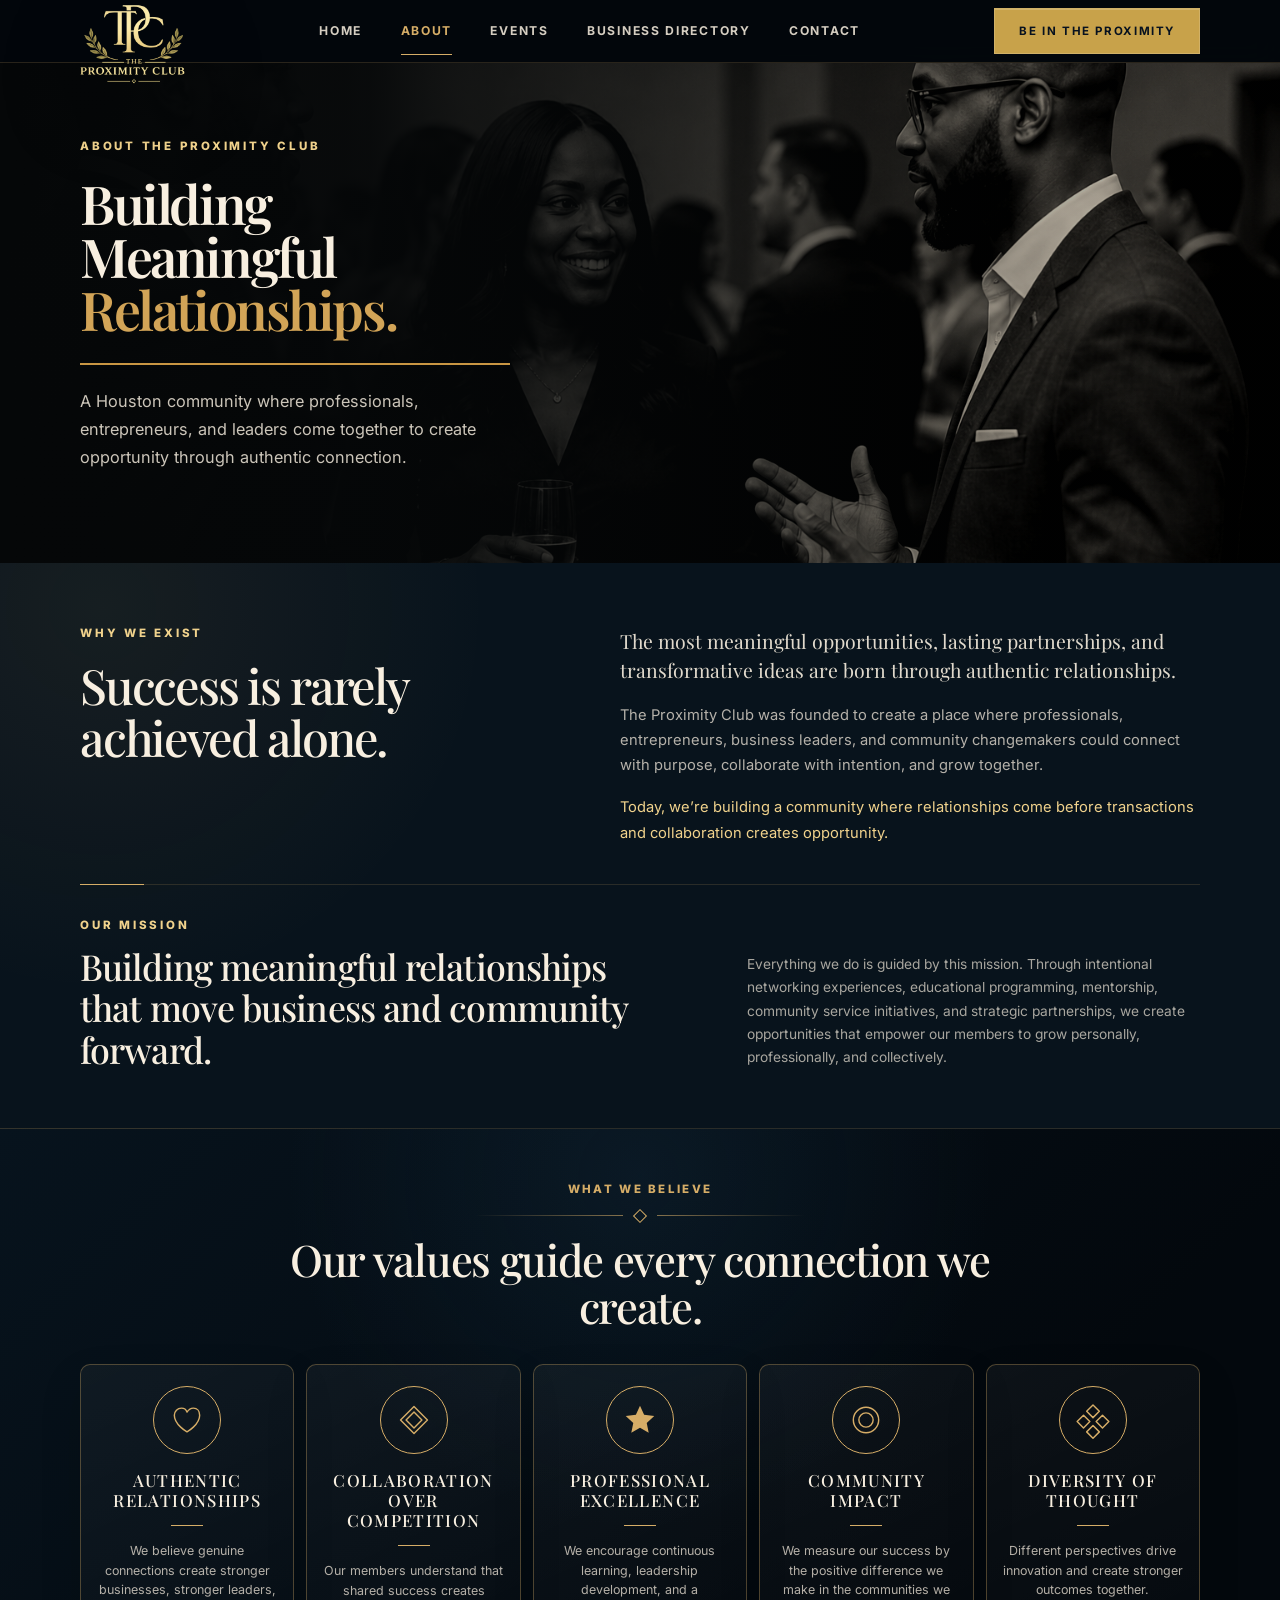
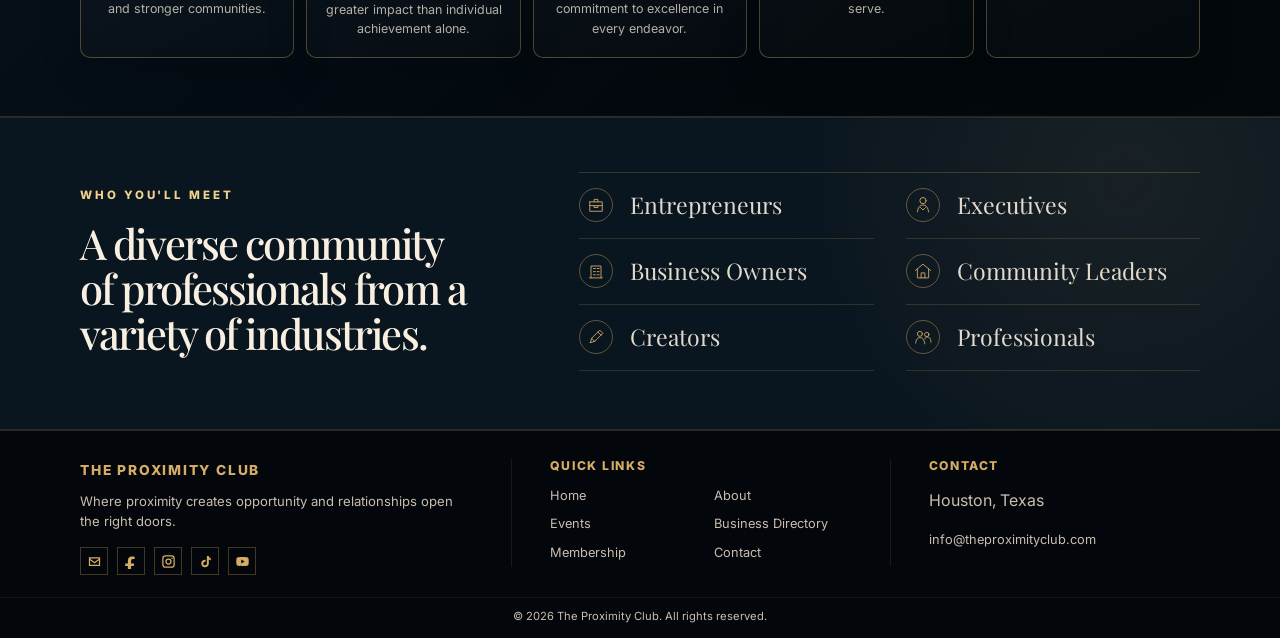
==== commit 465d230b: "Rebrand to 'Be in the Proximity' and enhance join page Update brand messaging from 'Join the Club' t" ====
--- a/about.html
+++ b/about.html
@@ -31,7 +31,7 @@
       <a href="contact.html">Contact</a>
     </nav>
 
-    <a class="header-cta" href="join.html">Join the Club</a>
+    <a class="header-cta" href="join.html">Be in the Proximity</a>
   </header>
 
   <main>
@@ -123,28 +123,6 @@
         </div>
       </div>
     </section>
-
-    <section class="about-houston" aria-labelledby="houston-heading">
-      <img src="assets/TPC_conversationImage.png" alt="Professionals connecting at an evening gathering in Houston" />
-      <div class="about-houston-overlay" aria-hidden="true"></div>
-      <div class="section-shell about-houston-content reveal">
-        <p class="eyebrow">Founded in Houston</p>
-        <h2 id="houston-heading">Proudly rooted in Houston.</h2>
-        <p>We are proud to be part of one of the most dynamic and diverse cities in the country. Our mission is to connect, support, and elevate the people and businesses that make Houston stronger every day.</p>
-      </div>
-    </section>
-
-    <section id="join" class="about-final-cta section-dark">
-      <div class="section-shell final-cta-grid reveal">
-        <span class="cta-ring" aria-hidden="true"><svg viewBox="0 0 48 48"><circle cx="24" cy="24" r="16"/><circle cx="24" cy="24" r="8"/></svg></span>
-        <div>
-          <p class="eyebrow">Ready to build something meaningful?</p>
-          <h2>Whether you’re growing your career, launching a business, or simply looking for a community of people who value authentic relationships, we’d love to connect.</h2>
-          <a class="btn btn-outline" href="join.html">Apply for Membership <span aria-hidden="true">→</span></a>
-        </div>
-        <img src="assets/TPC_circleLogo.png" alt="" aria-hidden="true" />
-      </div>
-    </section>
   </main>
 
   <footer id="contact" class="site-footer">
--- a/styles.css
+++ b/styles.css
@@ -371,12 +371,16 @@
 
 /* Calendar section ------------------------------------------------------- */
 .calendar-section {
+  scroll-margin-top: 82px;
   position: relative;
   overflow: hidden;
   padding: 54px 0 50px;
   background:
     radial-gradient(circle at 50% 16%, rgba(18, 36, 54, .7), transparent 43%),
     linear-gradient(180deg, #030a12 0%, var(--navy-950) 100%);
+}
+@media (max-width: 900px) {
+  .calendar-section { scroll-margin-top: 96px; }
 }
 .calendar-feature-layout { display: grid; grid-template-columns: minmax(240px,.62fr) minmax(0,1.55fr); gap: clamp(30px,4vw,52px); align-items: center; }
 .calendar-header { max-width: 350px; margin: 0; text-align: left; }
@@ -2542,7 +2546,7 @@
 .founding-card > span { padding: 5px 12px; background: #080b0d; color: var(--gold); text-transform: uppercase; letter-spacing: .1em; font-size: .52rem; }
 
 .directory-listing-section { padding-top: 24px; padding-bottom: 28px; }
-.directory-tools { display: grid; grid-template-columns: minmax(240px,.8fr) 1.7fr; gap: 12px; padding: 9px; border: 1px solid rgba(214,173,103,.35); }
+.directory-tools { display: grid; grid-template-columns: 1fr; gap: 12px; padding: 9px; border: 1px solid rgba(214,173,103,.35); }
 .directory-search { display: flex; align-items: center; gap: 9px; min-height: 40px; padding: 0 12px; border: 1px solid rgba(214,173,103,.3); color: var(--cream); }
 .directory-search > span:first-child { font-size: 1.25rem; }
 .directory-search input { width: 100%; border: 0; outline: 0; background: transparent; color: var(--cream); font: inherit; font-size: .72rem; }
@@ -2901,6 +2905,13 @@
 .join-star { display: block; width: max-content; margin: 17px 0 14px; color: var(--gold); font-size: .7rem; transform: rotate(45deg); }
 .join-intro p:not(.eyebrow) { max-width: 450px; margin: 9px 0 0; color: rgba(248,239,224,.76); font-size: .9rem; line-height: 1.58; }
 .join-intro .join-welcome { margin-bottom: 14px!important; color: rgba(248,239,224,.9)!important; font-size: 1.02rem!important; }
+.join-socials { margin-top: 28px; padding-top: 21px; border-top: 1px solid rgba(214,173,103,.22); }
+.join-socials > p { margin: 0 0 16px!important; color: var(--gold)!important; text-transform: uppercase; letter-spacing: .15em; font-size: .78rem!important; font-weight: 800; }
+.join-socials > div { display: grid; grid-template-columns: 1fr 1fr; gap: 13px 20px; }
+.join-socials a { display: flex; min-width: 0; align-items: center; gap: 11px; color: rgba(248,239,224,.8); font-size: .86rem; transition: color .2s ease,transform .2s ease; }
+.join-socials a:hover { color: var(--gold-light); transform: translateX(3px); }
+.join-socials svg { flex: 0 0 26px; width: 26px; height: 26px; fill: var(--gold); }
+.join-socials span { overflow: hidden; text-overflow: ellipsis; white-space: nowrap; }
 .join-form-panel { padding: 27px 29px 24px; border: 1px solid rgba(214,173,103,.28); background: rgba(5,14,22,.48); box-shadow: 0 24px 64px rgba(0,0,0,.2); }
 .join-form { display: grid; gap: 14px; max-width: 760px; margin: 0 auto; }
 .join-form-row { display: grid; grid-template-columns: 1fr 1fr; gap: 22px; }
@@ -2915,8 +2926,13 @@
 .join-form input:focus,.join-form textarea:focus { border-color: var(--gold); box-shadow: 0 0 0 2px rgba(214,173,103,.1); }
 .join-form small:empty { display: none; }
 .join-form small { color: #e6a8a0; font-size: .68rem; }
-.join-submit { display: flex; width: min(400px,100%); min-height: 50px; align-items: center; justify-content: center; gap: 42px; margin: 6px auto 0; border: 0; border-radius: 3px; background: linear-gradient(90deg,#c89c44,#ebc675,#c99d48); color: #07111f; text-transform: uppercase; letter-spacing: .1em; font-weight: 800; cursor: pointer; }
-.join-submit:hover { filter: brightness(1.07); }
+.join-submit { position: relative; display: flex; width: min(340px,100%); min-height: 52px; align-items: center; justify-content: center; gap: 20px; overflow: hidden; margin: 7px auto 0; padding: 0 28px; border: 1px solid rgba(255,239,200,.72); border-radius: 3px; background: linear-gradient(115deg,#b98937 0%,#e3bb65 42%,#c9973e 100%); color: #07111f; text-transform: uppercase; letter-spacing: .14em; font-weight: 800; box-shadow: inset 0 0 0 1px rgba(7,17,31,.16),0 10px 24px rgba(0,0,0,.22); cursor: pointer; transition: transform .22s ease,box-shadow .22s ease,filter .22s ease; }
+.join-submit::before { content: ""; position: absolute; inset: 4px; border: 1px solid rgba(7,17,31,.18); border-radius: 1px; pointer-events: none; }
+.join-submit::after { content: ""; position: absolute; top: -70%; left: -28%; width: 18%; height: 240%; background: rgba(255,255,255,.2); transform: rotate(18deg); transition: left .45s ease; pointer-events: none; }
+.join-submit span { position: relative; font-size: 1rem; transition: transform .22s ease; }
+.join-submit:hover { filter: brightness(1.06); transform: translateY(-2px); box-shadow: inset 0 0 0 1px rgba(7,17,31,.16),0 14px 30px rgba(0,0,0,.28); }
+.join-submit:hover::after { left: 112%; }
+.join-submit:hover span { transform: translateX(3px); }
 .join-submit:disabled { cursor: wait; opacity: .7; }
 .join-privacy { display: flex; width: 100%; max-width: none; align-items: center; justify-content: center; gap: 10px; margin: 0 auto; color: rgba(248,239,224,.7); text-align: center; white-space: nowrap; font-size: .76rem; line-height: 1.45; }
 .join-privacy svg { flex: 0 0 18px; width: 18px; fill: none; stroke: var(--gold); stroke-width: 1.7; }
@@ -2927,6 +2943,7 @@
   .join-ornament { margin-inline: auto; }
   .join-star { margin-inline: auto; }
   .join-intro p:not(.eyebrow) { max-width: 640px; margin-inline: auto; }
+  .join-socials { max-width: 520px; margin-inline: auto; }
 }
 @media (max-width: 640px) {
   .join-section { padding: 44px 0 50px; }
@@ -2934,6 +2951,7 @@
   .join-intro { margin-bottom: 25px; }
   .join-intro h1 { font-size: clamp(3.05rem,14vw,4.8rem); }
   .join-intro p:not(.eyebrow) { font-size: .88rem; }
+  .join-socials > div { grid-template-columns: 1fr; width: max-content; max-width: 100%; margin-inline: auto; text-align: left; }
   .join-form-panel { padding: 22px 17px 19px; }
   .join-privacy { white-space: normal; }
   .join-form-row { grid-template-columns: 1fr; gap: 17px; }
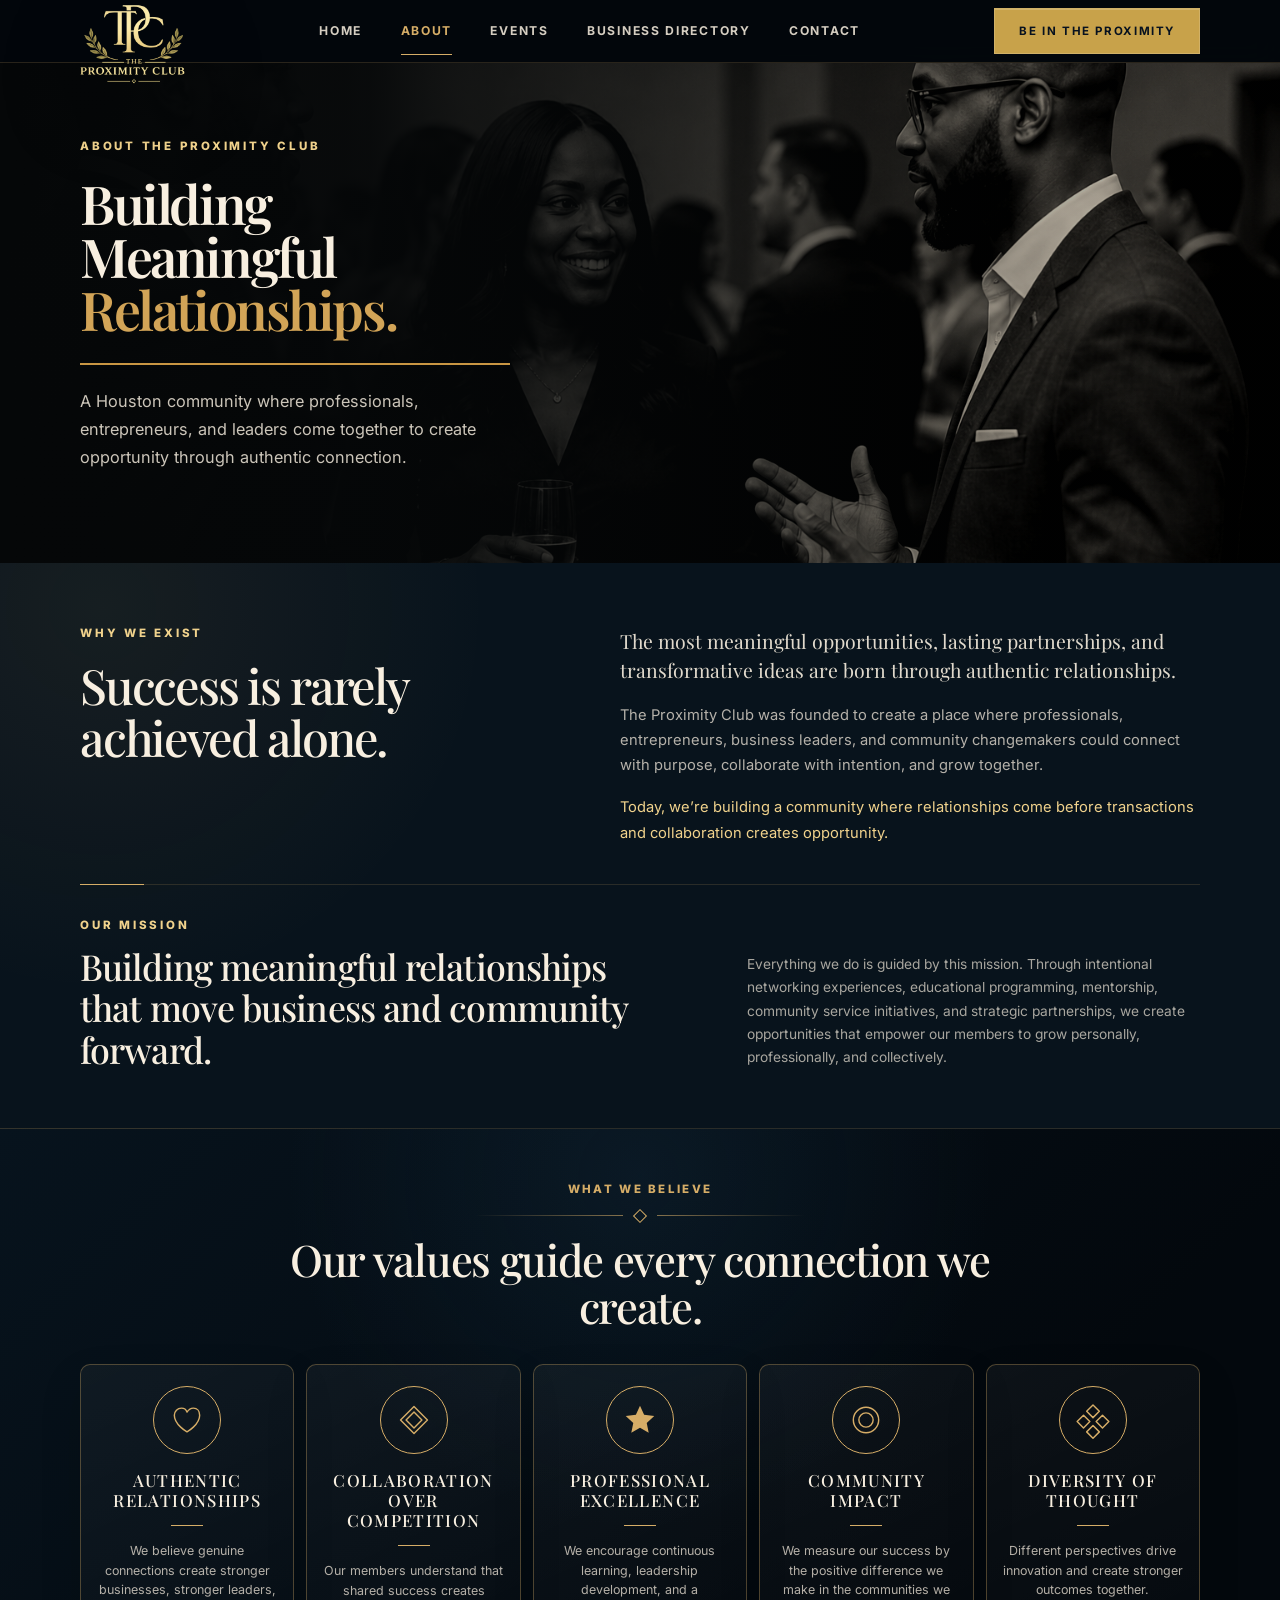
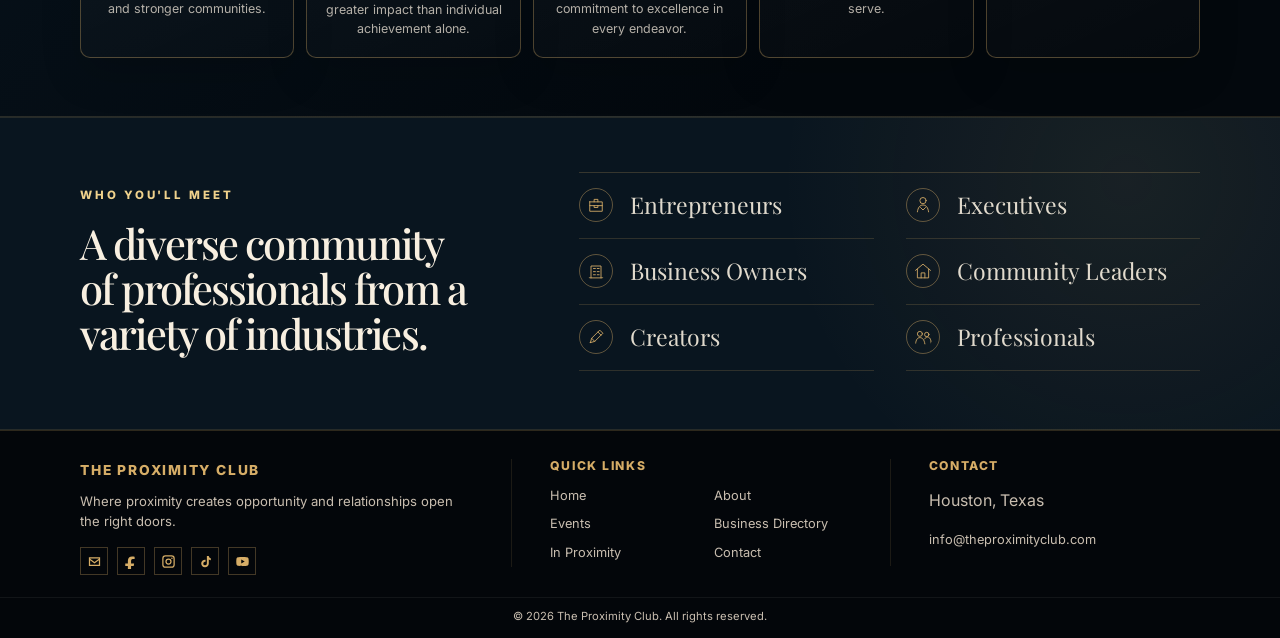
==== commit 6d310be6: "Rename 'Membership' to 'In Proximity' sitewide Replace instances of the label "Membership" with "In " ====
--- a/about.html
+++ b/about.html
@@ -145,7 +145,7 @@
         <a href="about.html" aria-current="page">About</a>
         <a href="index_fullSite.html#events">Events</a>
         <a href="business-directory.html">Business Directory</a>
-        <a href="join.html">Membership</a>
+        <a href="join.html">In Proximity</a>
         <a href="contact.html">Contact</a>
       </div>
 
